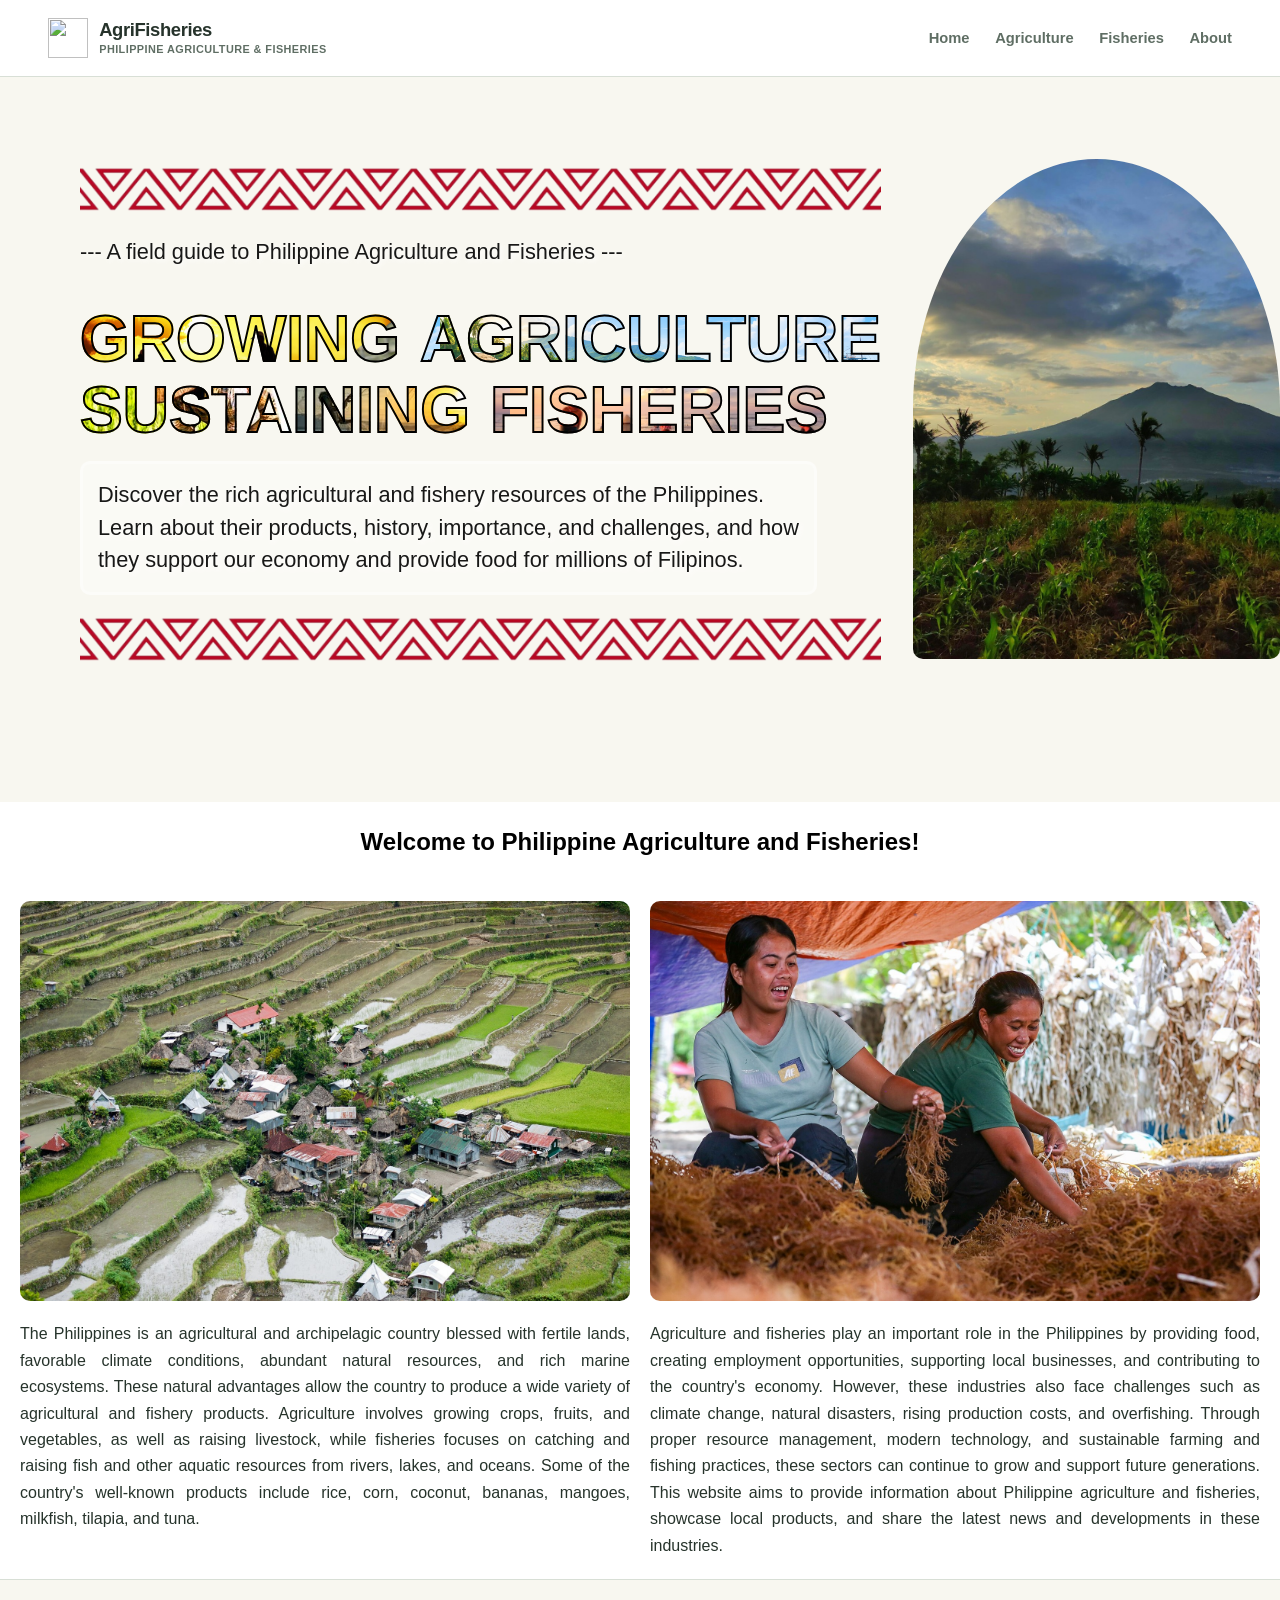
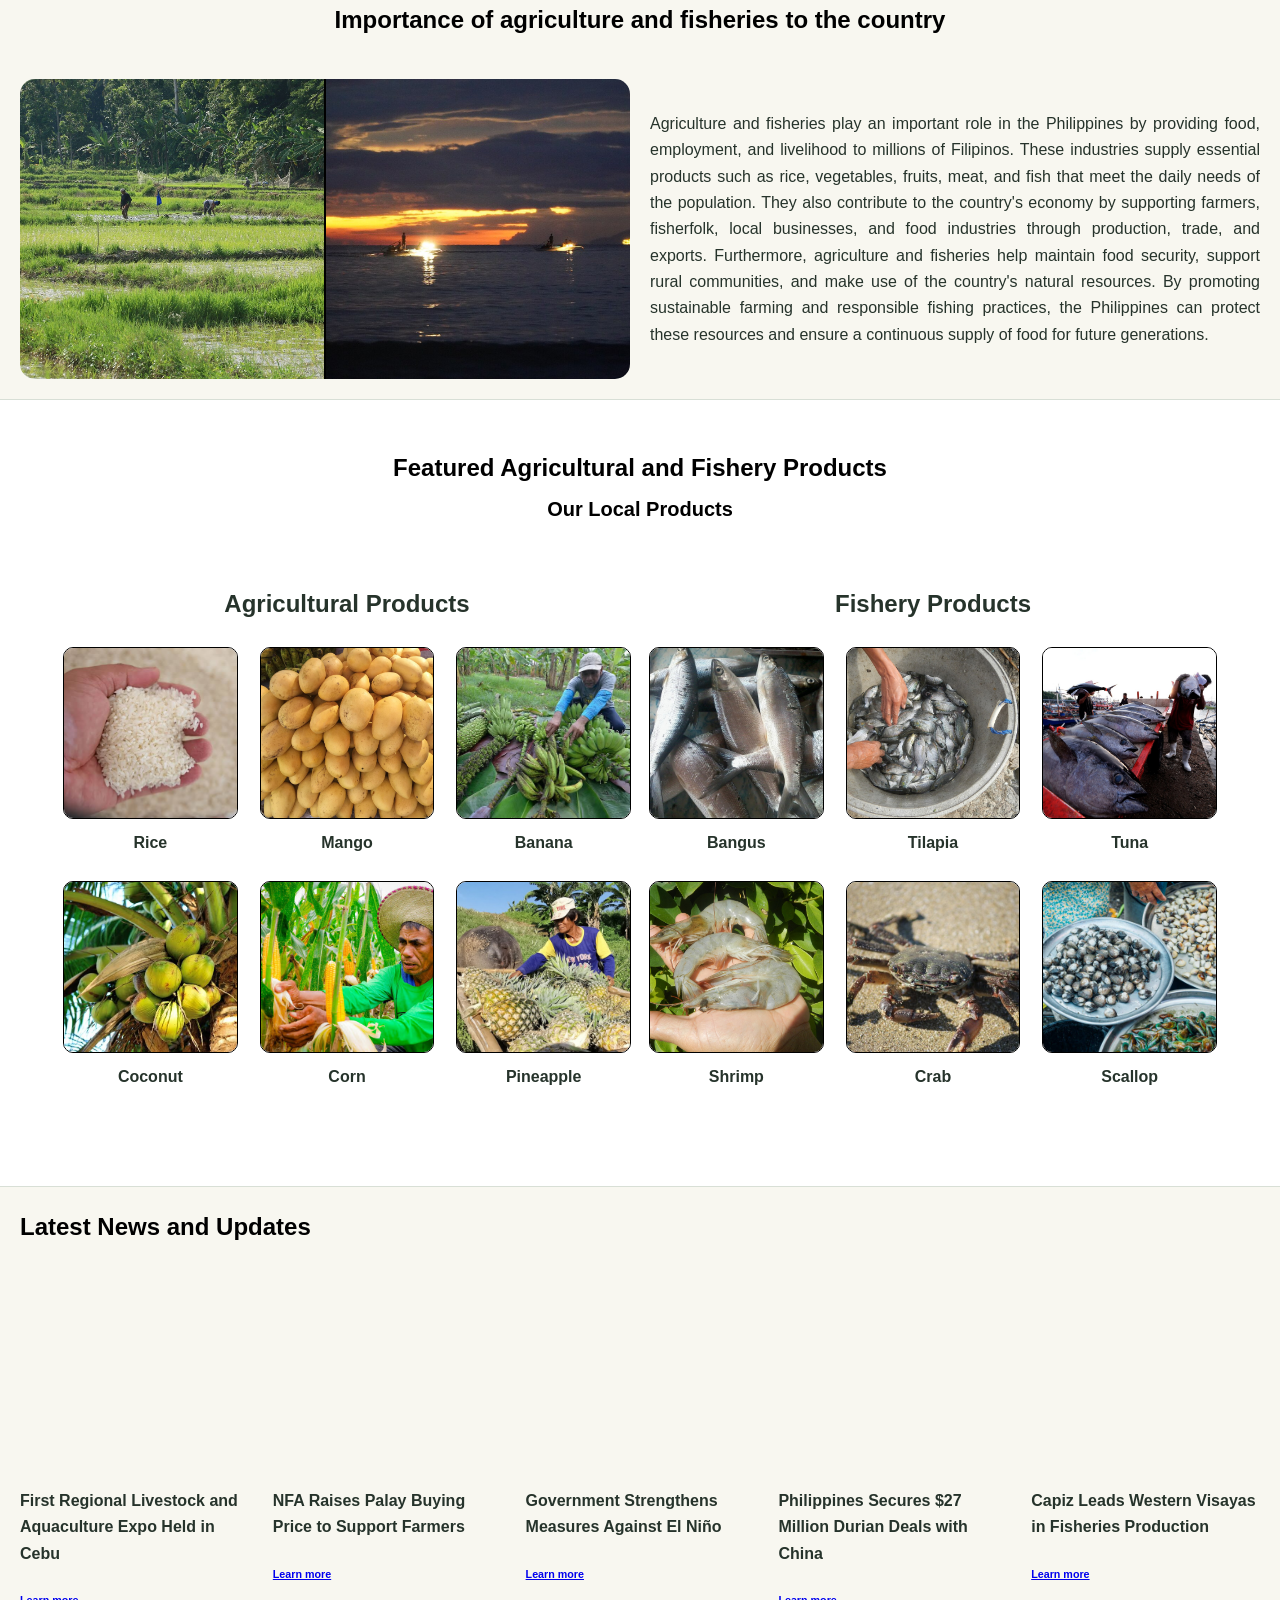
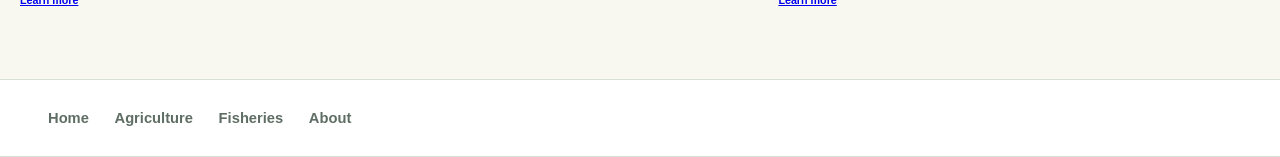
==== index.html @ 8c50e0e3 "done agri, fish next" ====
<!DOCTYPE html>
<html lang="en">
<head>
    <meta charset="UTF-8">
    <meta name="viewport" content="width=device-width, initial-scale=1.0">
    <title>Agriculture and Fisheries</title>
    <link rel="stylesheet" href="./public/style/style.css">
    <link rel="icon" href="./public/photos/Logo.png" type="image/png">

</head>
<body>
    <header class="site-header">
        <div class="container">
            <a class="brand" href="index.html" aria-label="AgriFisheries home">
                <img class="brand-mark" src="./public/photos/Logo.png" alt="" width="40" height="40">
                <span>
                  <span class="brand-name">AgriFisheries</span>
                  <span class="brand-subtitle">Philippine Agriculture & Fisheries</span>
                </span>
            </a>

            <nav class="site-nav" id="primary-navigation" aria-label="Primary navigation">
                <ul class="nav-list">
                    <li><a class="nav-link" href="index.html" aria-current="page">Home</a></li>
                    <li><a class="nav-link" href="agriculture.html">Agriculture</a></li>
                    <li><a class="nav-link" href="fisheries.html">Fisheries</a></li>
                    <li><a class="nav-link" href="about.html">About</a></li>
                </ul>
            </nav>
        </div>
    </header> 

    <main>
        <div class="title">
            <div class="top-border"></div>
            <p>--- A field guide to Philippine Agriculture and Fisheries ---</p>
            <h1 class="insidecontain">
                <div class="text-row">
                    <span class="inside first">
                        GROWING
                    </span>
                    <span class="inside second">
                        AGRICULTURE
                    </span>
                </div>
                <div class="text-row">
                    <span class="inside third">
                        SUSTAINING
                    </span>
                    <span class="inside fourth">
                        FISHERIES
                    </span>
                </div>
            </h1>
            <p class="titlebox">
                Discover the rich agricultural and fishery resources of the Philippines.<br>
                Learn about their products, history, importance, and challenges, and how<br>
                they support our economy and provide food for millions of Filipinos.<br>
            </p>
            <div class="top-border"></div>
        </div>
        <div class="title-image">
                <img src="./public/images/door.jpg" atl="door">
        </div>
    </main>
    <section class="split">
        <h1 class="intro">Welcome to Philippine Agriculture and Fisheries!</h1>
        <img src="./public/images/hillhouse.jpg" alt="Agriculture and Fisheries" class="reveal">
        <img src="./public/images/market.jpg" alt="Foods" class="reveal">
        <p>
            The Philippines is an agricultural and archipelagic country blessed with fertile lands, favorable climate conditions, abundant natural resources, and rich marine ecosystems. These natural advantages allow the country to produce a wide variety of agricultural and fishery products. Agriculture involves growing crops, fruits, and vegetables, as well as raising livestock, while fisheries focuses on catching and raising fish and other aquatic resources from rivers, lakes, and oceans. Some of the country's well-known products include rice, corn, coconut, bananas, mangoes, milkfish, tilapia, and tuna.
        </p>
        <p>
            Agriculture and fisheries play an important role in the Philippines by providing food, creating employment opportunities, supporting local businesses, and contributing to the country's economy. However, these industries also face challenges such as climate change, natural disasters, rising production costs, and overfishing. Through proper resource management, modern technology, and sustainable farming and fishing practices, these sectors can continue to grow and support future generations. This website aims to provide information about Philippine agriculture and fisheries, showcase local products, and share the latest news and developments in these industries.
        </p>
    </section>
    <section class="nowhite split">
        <h1 class="intro">Importance of agriculture and fisheries to the country</h1>
        <div class="merge">
            <img src="./public/images/rice.jpg" alt="Agriculture" class="reveal">
            <div class="divider reveal"></div>
            <img src="./public/images/fishermen.jpg" alt="Fisheries" class="reveal">
        </div>
        <p>
            Agriculture and fisheries play an important role in the Philippines by providing food, employment, and livelihood to millions of Filipinos. These industries supply essential products such as rice, vegetables, fruits, meat, and fish that meet the daily needs of the population. They also contribute to the country's economy by supporting farmers, fisherfolk, local businesses, and food industries through production, trade, and exports. Furthermore, agriculture and fisheries help maintain food security, support rural communities, and make use of the country's natural resources. By promoting sustainable farming and responsible fishing practices, the Philippines can protect these resources and ensure a continuous supply of food for future generations.
        </p>
    </section>
    <section class="Product split">
        <h1 class="intro">Featured Agricultural and Fishery Products<br><small>Our Local Products</small></h1>

        <div class="agriproduct">
            <h2>Agricultural Products</h2>

            <div class="productcontain">
                <div class="productcard reveal">
                    <img src="./public/images/ricegrain.jpeg" alt="Rice">
                    <h4>Rice</h4>
                </div>

                <div class="productcard reveal">
                    <img src="./public/images/mango.jpg" alt="Mango">
                    <h4>Mango</h4>
                </div>

                <div class="productcard reveal">
                    <img src="./public/images/banana.avif" alt="Banana">
                    <h4>Banana</h4>
                </div>

                <div class="productcard reveal">
                    <img src="./public/images/coconut.jpeg" alt="Coconut">
                    <h4>Coconut</h4>
                </div>

                <div class="productcard reveal">
                    <img src="./public/images/corn.jpeg" alt="Corn">
                    <h4>Corn</h4>
                </div>

                <div class="productcard reveal">
                    <img src="./public/images/pineapple.jpg" alt="Corn">
                    <h4>Pineapple</h4>
                </div>
            </div>
        </div>

        <div class="agriproduct">
            <h2>Fishery Products</h2>

            <div class="productcontain">
                <div class="productcard reveal">
                    <img src="./public/images/bangus.jpg" alt="Bangus">
                    <h4>Bangus</h4>
                </div>

                <div class="productcard reveal">
                    <img src="./public/images/tilapia.jpg" alt="Tilapia">
                    <h4>Tilapia</h4>
                </div>

                <div class="productcard reveal">
                    <img src="./public/images/tuna.jpg" alt="Tuna">
                    <h4>Tuna</h4>
                </div>

                <div class="productcard reveal">
                    <img src="./public/images/shrimp.jpg" alt="Shrimp">
                    <h4>Shrimp</h4>
                </div>

                <div class="productcard reveal">
                    <img src="./public/images/crab.jpg" alt="Crab">
                    <h4>Crab</h4>
                </div>

                <div class="productcard reveal">
                    <img src="./public/images/scallop.jpg" alt="Corn">
                    <h4>Scallop</h4>
                </div>
            </div>
        </div>
    </section>
    <section class="nowhite nosplit">
        <h1>Latest News and Updates</h1>
        <div class="Newscontain">
            <div class="News">
                <img src="./public/images/new1.jpg" alt="News1" class="productcard reveal">
                <h4>First Regional Livestock and Aquaculture Expo Held in Cebu</h4>
                <a href="https://www.da.gov.ph/first-regional-livestock-and-aquaculture-philippines-expo-goes-to-cebu/?utm_source=chatgpt.com">
                <h6>Learn more</h6>
                </a>
            </div>
            <div class="News">
                <img src="./public/images/new2.jpg" alt="News2" class="productcard reveal">
                <h4>NFA Raises Palay Buying Price to Support Farmers</h4>
                <a href="https://www.da.gov.ph/nfa-raises-palay-buying-price-doubles-farmers-sales-limit/?utm_source=chatgpt.com">
                <h6>Learn more</h6>
                </a>
            </div>
            <div class="News">
                <img src="./public/images/new3.jpg" alt="News3" class="productcard reveal">
                <h4>Government Strengthens Measures Against El Niño</h4>
                <a href="https://www.da.gov.ph/da-strengthens-rice-production-safeguards-ahead-of-intensifying-el-nino/?utm_source=chatgpt.com">
                <h6>Learn more</h6>
                </a>
            </div>
            <div class="News">
                <img src="./public/images/new4.jpg" alt="News4" class="productcard reveal">
                <h4>Philippines Secures $27 Million Durian Deals with China</h4>
                <a href="https://www.da.gov.ph/philippines-seals-usd27m-durian-deals-with-chinese-buyer/?utm_source=chatgpt.com">
                <h6>Learn more</h6>
                </a>
            </div>
            <div class="News">
                <img src="./public/images/news5.avif" alt="News5" class="productcard reveal">
                <h4>Capiz Leads Western Visayas in Fisheries Production</h4>
                <a href="https://tribune.net.ph/2026/11/14/capiz-tops-western-visayas-fisheries-output?utm_source=chatgpt.com">
                <h6>Learn more</h6>
                </a>
            </div>
        </div>
    </section>



    <footer class="site-footer">
        <div class="container">
            <nav class="site-nav" id="primary-navigation" aria-label="Primary navigation">
                <ul class="nav-list">
                    <li><a class="nav-link" href="index.html" aria-current="page">Home</a></li>
                    <li><a class="nav-link" href="agriculture.html">Agriculture</a></li>
                    <li><a class="nav-link" href="fisheries.html">Fisheries</a></li>
                    <li><a class="nav-link" href="about.html">About</a></li>
                </ul>
            </nav>
        </div>
    </footer>
    <script src="./public/script/script.js"></script>
</body>
</html>
---- public/style/style.css ----
:root {
  --green-900: #245c3a;
  --green-700: #387a4a;
  --green-100: #eaf3e8;
  --blue-700: #267c9b;
  --blue-100: #e8f3f7;
  --cream: #f8f7f0;
  --ink: #26332b;
  --muted: #5f6e64;
  --line: #d8dfd6;
  --white: #ffffff;
  --green-deep: #1b472d;
  --blue-deep: #1c5c73;

  --font-sans: "Segoe UI", -apple-system, BlinkMacSystemFont, "Helvetica Neue", Arial, sans-serif;
  --container: 76rem;
  --gutter: clamp(1.25rem, 4vw, 3rem);
  --section-space: clamp(3.5rem, 7vw, 6rem);
  --radius-sm: 0.25rem;
  --radius-md: 0.5rem;
  --shadow-soft: 0 12px 32px rgba(38, 51, 43, 0.08);
  --transition: 180ms ease;
}

html {
  scroll-behavior: smooth;
  scroll-padding-top: 7rem;
  -webkit-text-size-adjust: 100%;
}

body {
  margin: 0;
  background: var(--cream);
  color: var(--ink);
  font-family: var(--font-sans);
  font-size: 1rem;
  line-height: 1.65;
  text-rendering: optimizeLegibility;
  -webkit-font-smoothing: antialiased;
}

body.nav-open {
  overflow: hidden;
}

.site-header {
  position: sticky;
  top: 0;
  z-index: 100;
  background: var(--white);
  border-bottom: 1px solid var(--line);
  transition: box-shadow var(--transition);
}
.site-footer{
  background: var(--white);
  border-bottom: 1px solid var(--line);
  transition: box-shadow var(--transition);
}
.site-footer .container,
.site-header .container {
  width: min(100% - (2 * var(--gutter)), var(--container));
  margin-inline: auto;

  display: flex;
  align-items: center;
  justify-content: space-between;
  gap: 2rem;
  min-height: 4.75rem;
}

.nav-list {
  display: flex;
  align-items: center;
  gap: clamp(0.9rem, 2vw, 1.75rem);
  margin: 0;
  padding: 0;
  list-style: none;
}

.nav-link {
  position: relative;
  display: inline-flex;
  align-items: center;
  min-height: 2.75rem;
  color: var(--muted);
  font-size: 0.92rem;
  font-weight: 600;
  text-decoration: none;
}

.nav-link::after {
  content: "";
  position: absolute;
  left: 0;
  right: 0;
  bottom: 0.55rem;
  height: 2px;
  background: var(--green-700);
  transform: scaleX(0);
  transform-origin: left;
  transition: transform var(--transition);
}

.brand {
  display: inline-flex;
  align-items: center;
  gap: 0.7rem;
  color: var(--ink);
  text-decoration: none;
  flex: 0 0 auto;
}

.brand-mark {
  width: 2.5rem;
  height: 2.5rem;
  flex: 0 0 auto;
}

.brand-name {
  display: block;
  font-size: 1.15rem;
  font-weight: 800;
  letter-spacing: -0.02em;
  line-height: 1.1;
}

.brand-subtitle {
  display: block;
  margin-top: 0.15rem;
  color: var(--muted);
  font-size: 0.68rem;
  font-weight: 600;
  letter-spacing: 0.04em;
  line-height: 1.3;
  text-transform: uppercase;
}

.title {
  width: 100%;
  margin: 50px auto 0;
  text-align: left;
  color: white;
  padding-top: 40px;
  padding-left: 80px;
  padding-bottom: 80px;
  box-sizing: border-box;
}

.insidecontain {
    display: grid;
    gap: clamp(5px, 1vw, 20px);
    width: fit-content;
    max-width: 100%;
    justify-content: start;
    text-align: left;
    padding-top: 20px;

    font-size: clamp(25px, 5vw, 80px);
    font-weight: bold;
    line-height: 0.9;
    margin: 0 0 20px;
}

.inside {
    -webkit-text-fill-color: transparent;
    -webkit-background-clip: text;
    background-clip: text;

    -webkit-text-stroke: clamp(1px, 0.15vw, 2px) black;
    background-size: cover;
    background-position: center;
}

.first {
    background-image: url("/public/images/inside1.png");
    background-position: top;
}
.second {
    background-image: url("/public/images/background.png");
  background-position: 20px;
}
.third {
    background-image: url("/public/images/inside3.jpeg");
  background-position:100%;
}
.fourth {
    background-image: url("/public/images/inside4.jpeg");
  background-position: 20px;
}

.titlebox{
    font-size: clamp(0.8rem, 1.7vw, 1.4rem);
    line-height: 1.5;
    opacity: 0.9;
    color: black;
    text-shadow: 2px 2px 4px white;
    text-align: left;

    width: fit-content;
    max-width: 100%;
    box-sizing: border-box;

    background: rgba(255, 255, 255, 0.402);
    border: 3px solid rgba(255, 255, 255, 0.402);
    border-radius: 10px;

    padding: clamp(8px, 1.5vw, 15px);
}

.title p{
  font-size: clamp(0.8rem, 1.7vw, 1.4rem);
    opacity: 0.9;
    color: black;
    text-shadow: 2px 2px 4px white;
    text-align: left;
}

.top-border {
    width: 100%;
    height: 45px;
    background-image: url("/public/images/border.png");
    background-repeat: repeat-x;
    background-size: 25% 100%;
}


.text-row {
    display: grid;
    grid-template-columns: auto auto;
    justify-content: start;
    gap: 20px;
}

.title-image {
    grid-column: 2;
    display: flex;
    justify-content: center;
    align-items: center;
}

.title-image img {
    width: clamp(250px, 35vw, 400px);
    height: clamp(300px, 43vw, 500px);
    max-width: 100%;
    object-fit: cover;
    border-radius: 50% 50% 10px 10px;
}

main {
    display: grid;
    grid-template-columns: 1fr 1fr;
    align-items: center;
    width: 100%;
    padding-bottom: clamp(3.3rem, 4.7vw, 4rem);
    gap: 2rem;
}

.split {
    display: grid;
    grid-template-columns: 1fr 1fr;
    grid-template-rows: auto 1fr;
    gap: 20px;
    padding: 20px;
    background-color:white;
    border-bottom: 1px solid var(--line);
}
.nosplit {
    display: flex;
    flex-direction: column;
    gap: 20px;
    padding: 20px;
    background-color:white;
    border-bottom: 1px solid var(--line);
}

section .intro{
    text-align: center;
}

section h1 {
    margin-top: 0%;
    font-family: 'Segoe UI', Tahoma, Geneva, Verdana, sans-serif;
    grid-column: 1 / 3;
    color: black;
}
section p{
  text-align: justify;
  margin: 0%;
}

section img {
    width: 100%;
    height: 400px;
    object-fit: cover;
    border-radius: 10px;
}

.nowhite{
  background-color: transparent;
}
.nowhite p{
  display: flex;
  align-items: center;
}

.reveal {
    opacity: 0;
    transform: translateY(50px);
    transition: opacity 0.8s ease, transform 0.8s ease;
}

.reveal.active {
    opacity: 1;
    transform: translateY(0);
}

section .close{
  margin: 0%;
}

.merge {
    display: grid;
    grid-template-columns: 1fr 2px 1fr;
    width: 100%;
    height: 300px;
    overflow: hidden;
}

.merge img {
    width: 100%;
    height: 100%;
    border-radius: 0%;
    object-fit: cover;
}
.merge img:first-child {
    border-radius: 15px 0 0 15px;
}
.merge img:last-child {
    border-radius: 0 15px 15px 0;
}
.divider {
    background: black;
    height: 100%;
}


.Product {
    padding: 3rem 5%;
}

.Product .intro {
    text-align: center;
    margin-bottom: 1rem;
}

.agriproduct {
    display: flex;
    flex-direction: column;
    align-items: center;
    margin-bottom: 3rem;
}

.agriproduct h2 {
    margin-bottom: 1.5rem;
}

.productcontain {
    display: grid;
    grid-template-columns: repeat(3, minmax(0, 1fr));
    grid-template-rows: repeat(2, auto);
    gap: 1.5rem;
    width: 100%;
    max-width: 900px;
}

.productcard {
    display: flex;
    flex-direction: column;
    align-items: center;
    gap: 0.7rem;
}

.productcard img {
    display: block;
    width: 100%;
    height: 170px;
    object-fit: cover;
    border-radius: 10px;
    border: 1px solid black
}

.productcard h4 {
    margin: 0;
    text-align: center;
}

@media (max-width: 900px) {
    .productcontain {
        grid-template-columns: repeat(3, minmax(0, 1fr));
    }
}

@media (max-width: 500px) {
    .Product {
        padding: 3rem 5%;
    }

    .productcontain {
        grid-template-columns: repeat(2, minmax(0, 1fr));
        gap: 1rem;
    }

    .productcard img {
        height: 150px;
    }
}

.Newscontain{
  display: grid;
    grid-template-columns: repeat(5, minmax(0, 1fr));
    grid-template-rows: repeat(2, auto);
    justify-content: center;
    gap: 1.5rem;
    width: 100%;
    max-width: 1500px;
    text-decoration: none;
    color: inherit;
}


.News img{
  width: 270px;
  height: 180px;
}

section img {
    transition: transform 0.3s ease;
}

section img:hover {
    transform: scale(1.1);
}
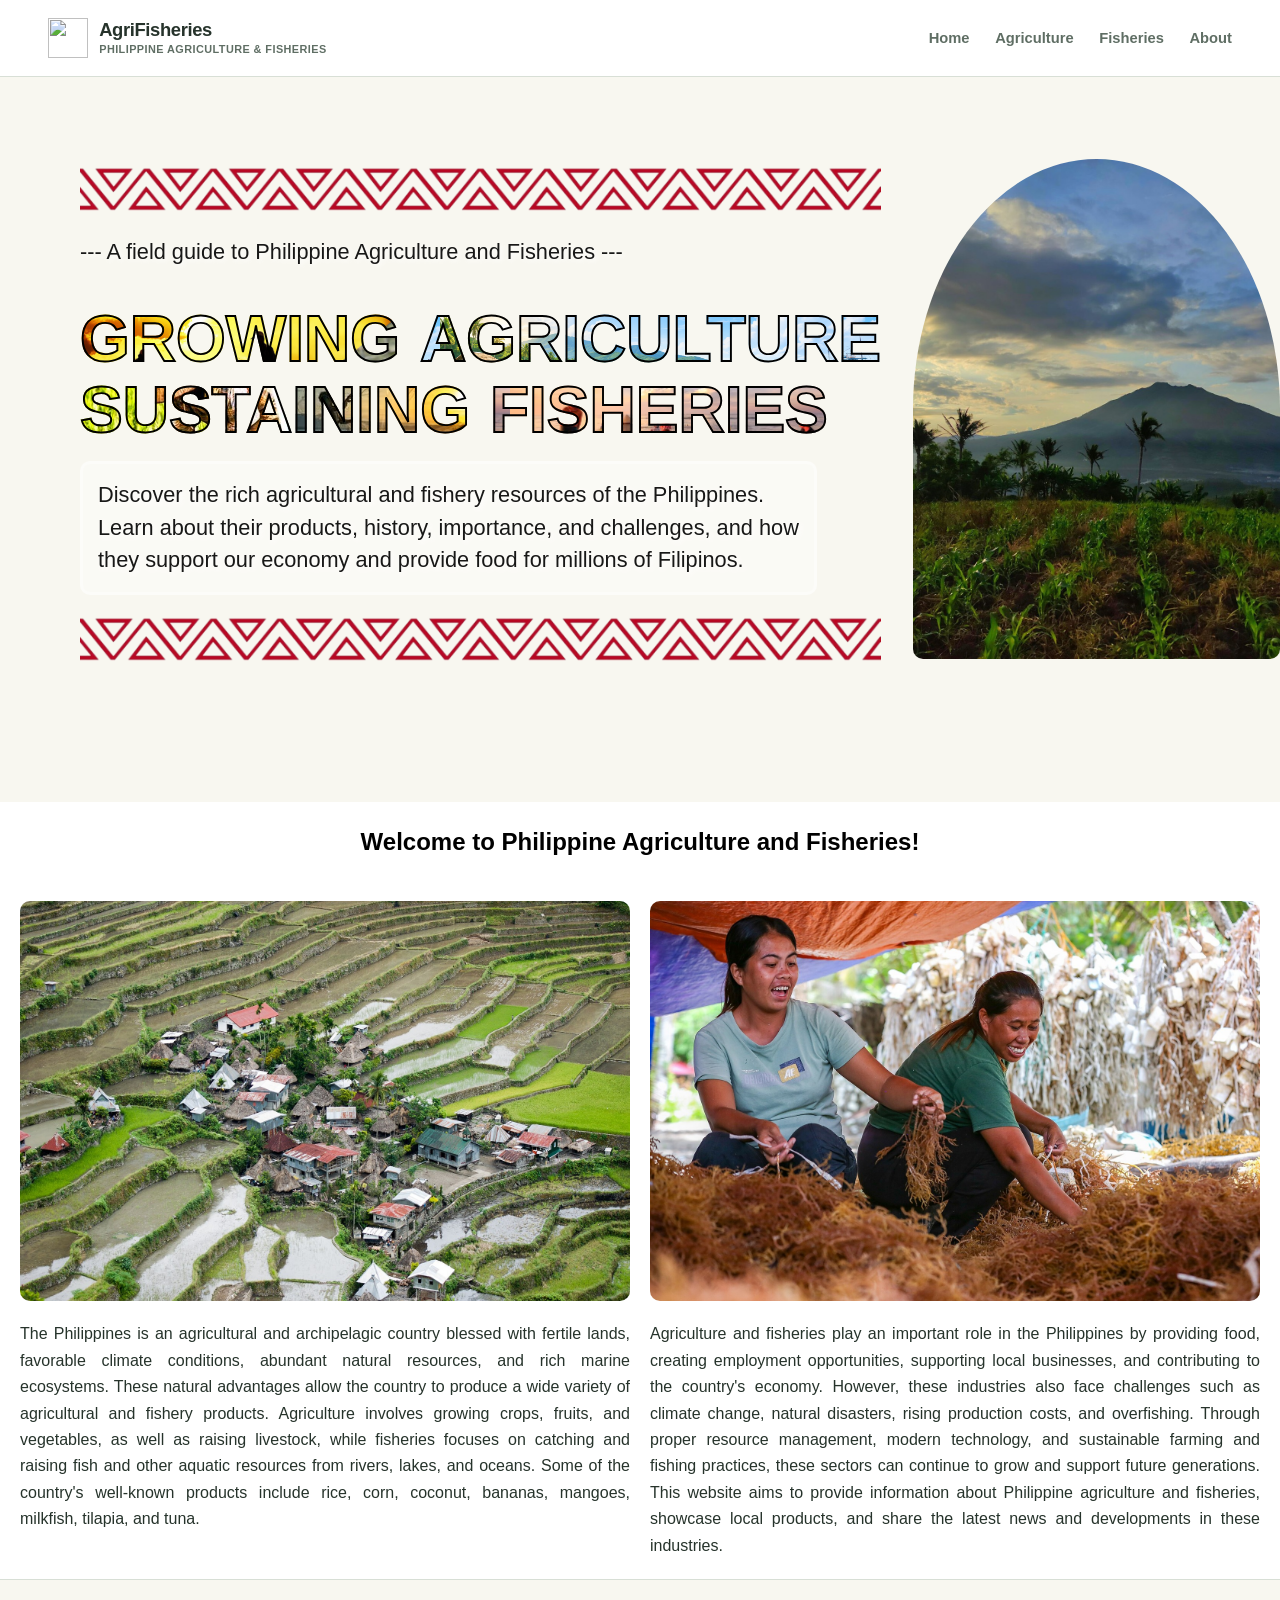
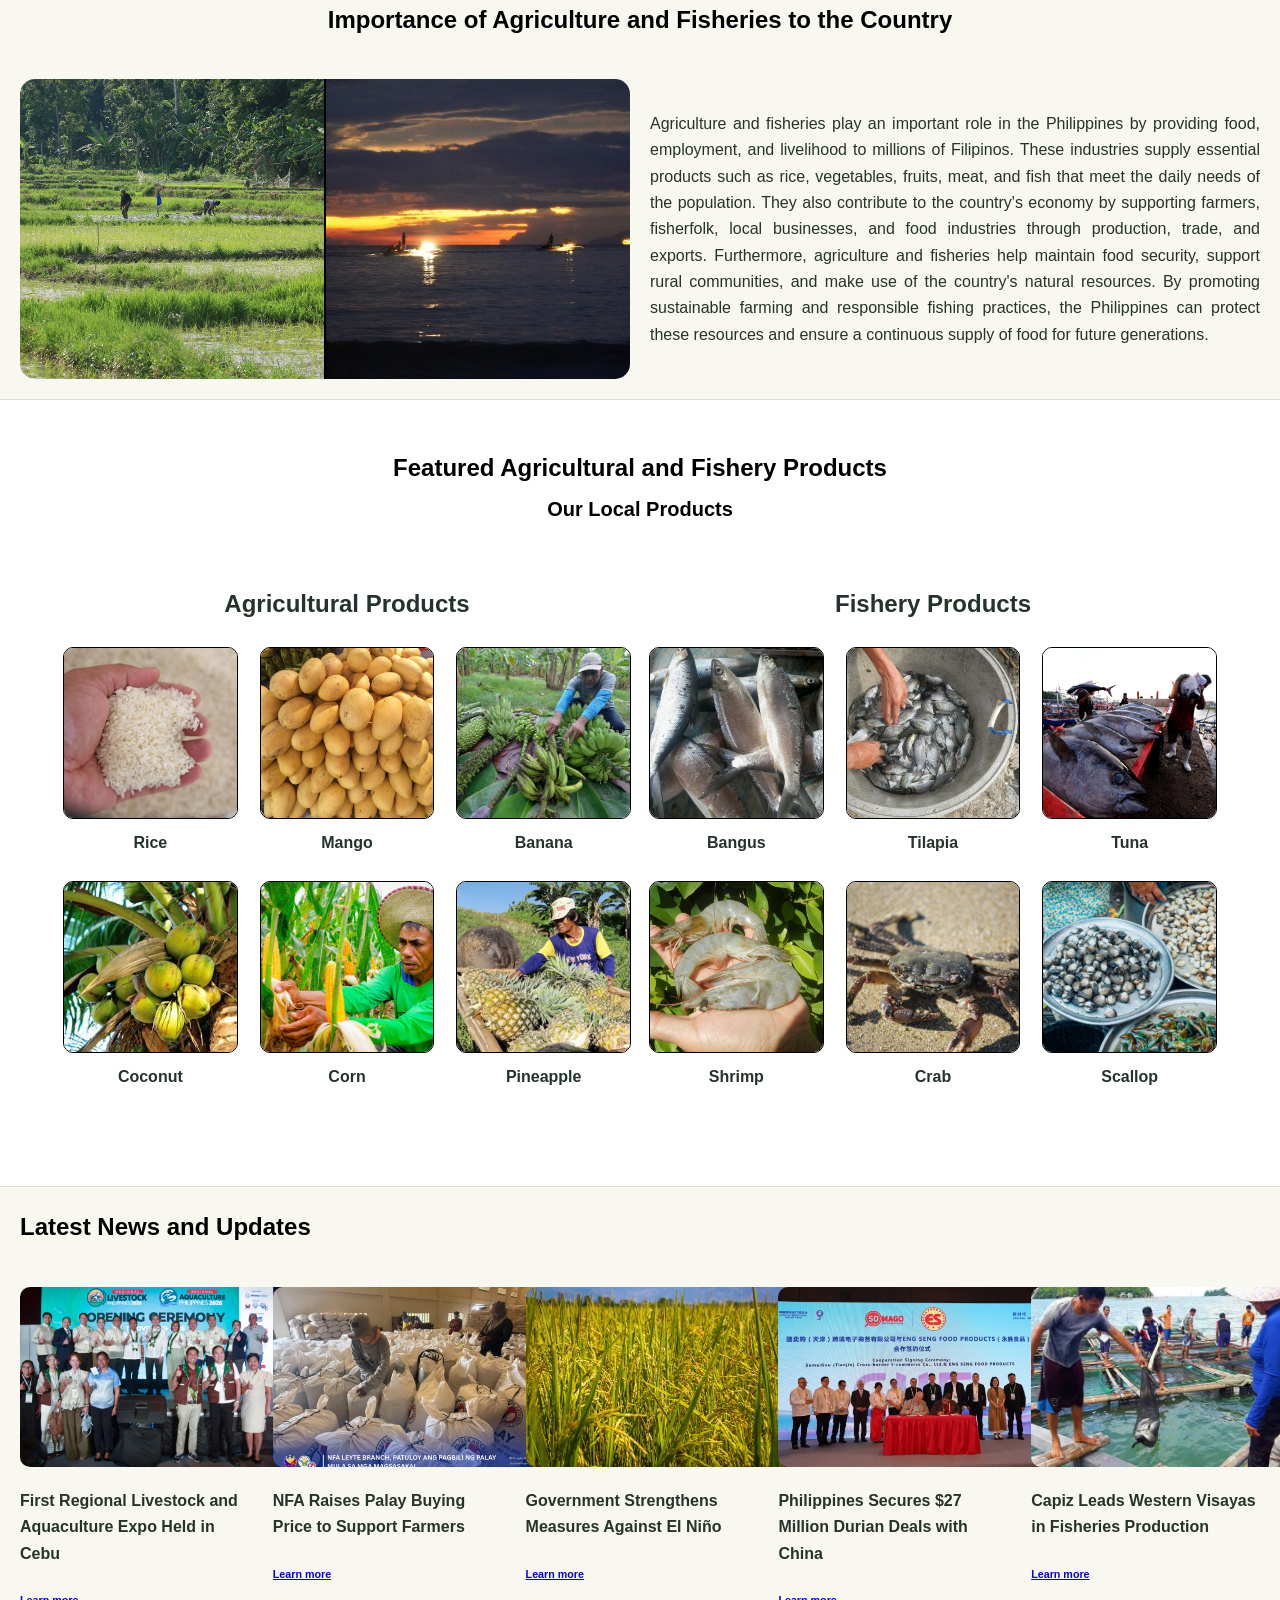
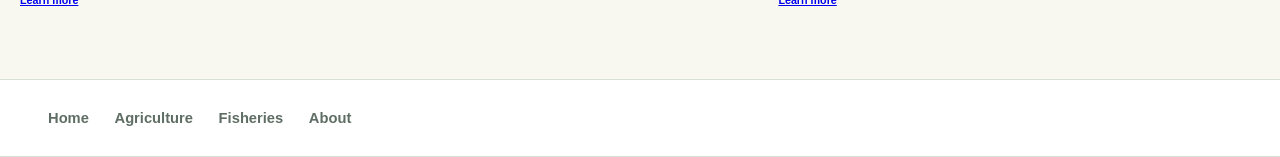
==== commit a70db633: "Small adjust" ====
--- a/index.html
+++ b/index.html
@@ -75,7 +75,7 @@
         </p>
     </section>
     <section class="nowhite split">
-        <h1 class="intro">Importance of agriculture and fisheries to the country</h1>
+        <h1 class="intro">Importance of Agriculture and Fisheries to the Country</h1>
         <div class="merge">
             <img src="./public/images/rice.jpg" alt="Agriculture" class="reveal">
             <div class="divider reveal"></div>
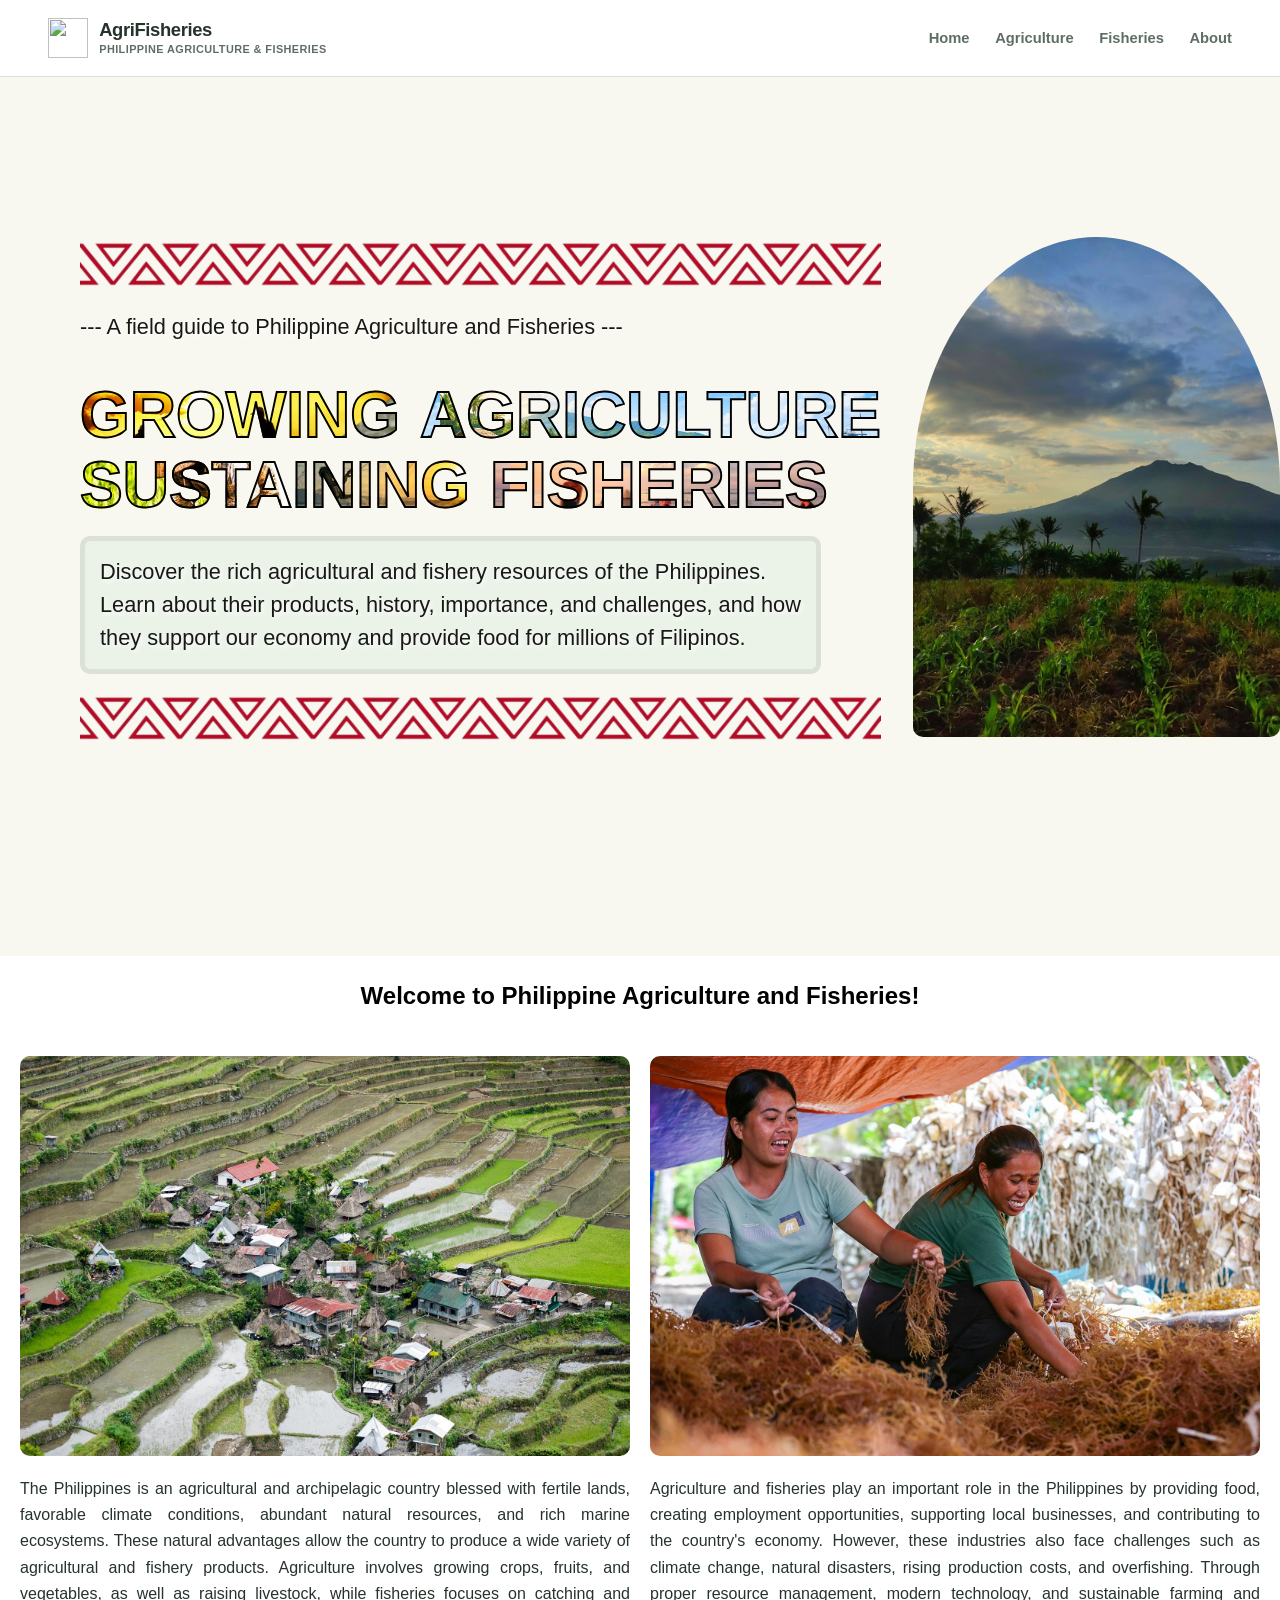
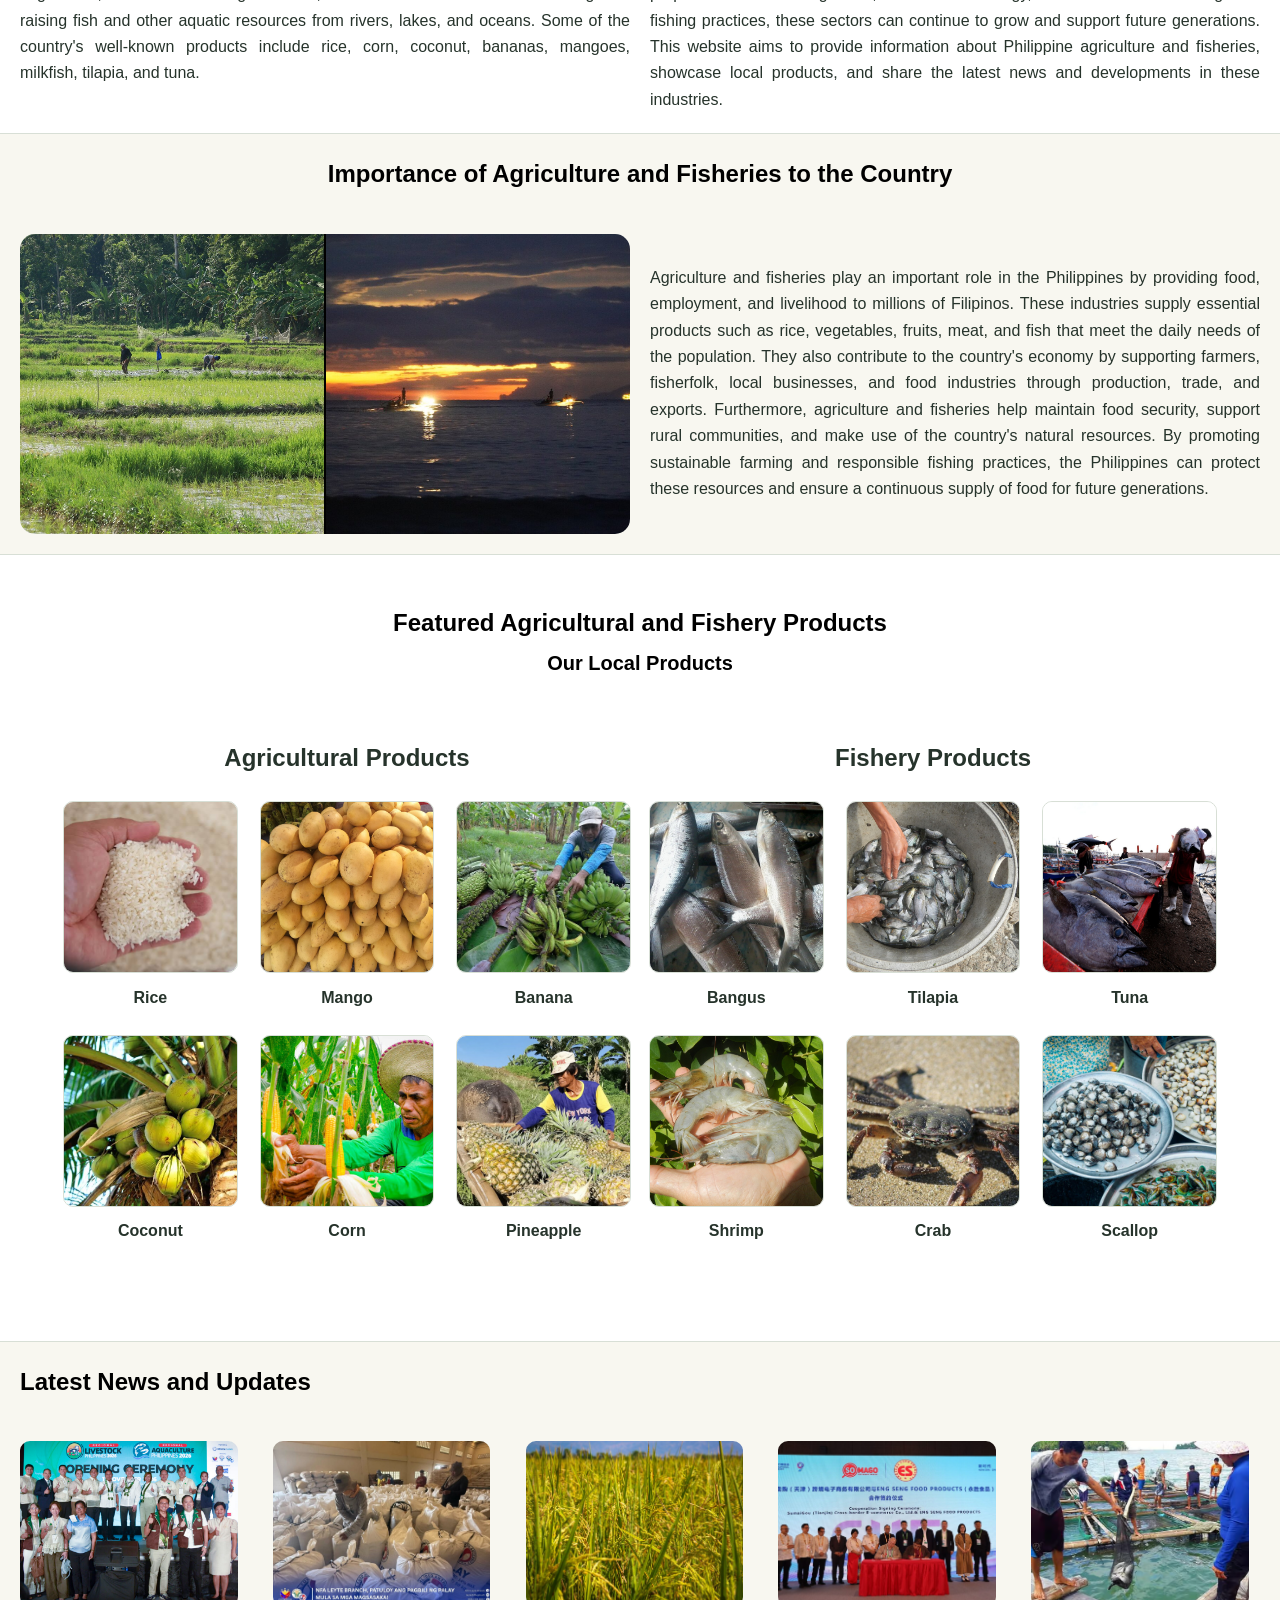
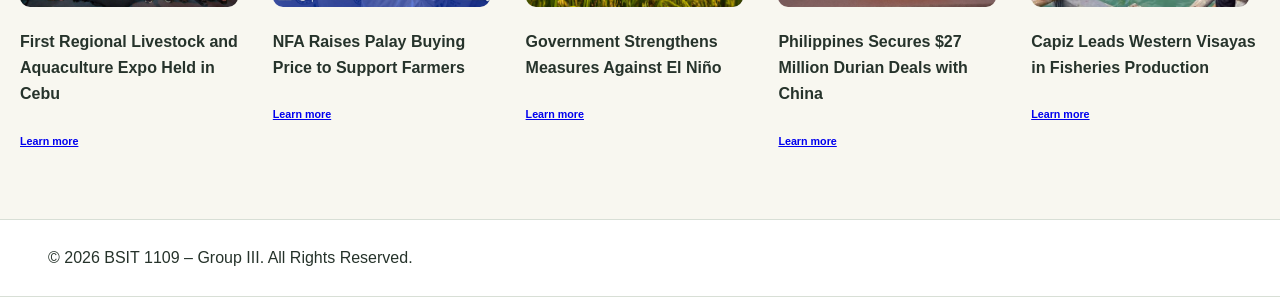
==== commit 4a85d333: "fix footer" ====
--- a/index.html
+++ b/index.html
@@ -206,12 +206,11 @@
     <footer class="site-footer">
         <div class="container">
             <nav class="site-nav" id="primary-navigation" aria-label="Primary navigation">
-                <ul class="nav-list">
-                    <li><a class="nav-link" href="index.html" aria-current="page">Home</a></li>
-                    <li><a class="nav-link" href="agriculture.html">Agriculture</a></li>
-                    <li><a class="nav-link" href="fisheries.html">Fisheries</a></li>
-                    <li><a class="nav-link" href="about.html">About</a></li>
-                </ul>
+                <a class="brand" href="index.html" aria-label="AgriFisheries home">
+                    <span>
+                        © 2026 BSIT 1109 – Group III. All Rights Reserved.
+                    </span>
+                </a>
             </nav>
         </div>
     </footer>
--- a/public/style/style.css
+++ b/public/style/style.css
@@ -1,149 +1,152 @@
+
 :root {
-  --green-900: #245c3a;
-  --green-700: #387a4a;
-  --green-100: #eaf3e8;
-  --blue-700: #267c9b;
-  --blue-100: #e8f3f7;
-  --cream: #f8f7f0;
-  --ink: #26332b;
-  --muted: #5f6e64;
-  --line: #d8dfd6;
-  --white: #ffffff;
-  --green-deep: #1b472d;
-  --blue-deep: #1c5c73;
-
-  --font-sans: "Segoe UI", -apple-system, BlinkMacSystemFont, "Helvetica Neue", Arial, sans-serif;
-  --container: 76rem;
-  --gutter: clamp(1.25rem, 4vw, 3rem);
-  --section-space: clamp(3.5rem, 7vw, 6rem);
-  --radius-sm: 0.25rem;
-  --radius-md: 0.5rem;
-  --shadow-soft: 0 12px 32px rgba(38, 51, 43, 0.08);
-  --transition: 180ms ease;
+    --green-900: #245c3a;
+    --green-700: #387a4a;
+    --green-100: #eaf3e8;
+    --blue-700: #267c9b;
+    --blue-100: #e8f3f7;
+    --cream: #f8f7f0;
+    --ink: #26332b;
+    --muted: #5f6e64;
+    --line: #d8dfd6;
+    --white: #ffffff;
+    --green-deep: #1b472d;
+    --blue-deep: #1c5c73;
+
+    --font-sans: "Segoe UI", -apple-system, BlinkMacSystemFont, "Helvetica Neue", Arial, sans-serif;
+    --container: 76rem;
+    --gutter: clamp(1.25rem, 4vw, 3rem);
+    --section-space: clamp(3.5rem, 7vw, 6rem);
+    --radius-sm: 0.25rem;
+    --radius-md: 0.5rem;
+    --shadow-soft: 0 12px 32px rgba(38, 51, 43, 0.08);
+    --transition: 180ms ease;
 }
 
 html {
-  scroll-behavior: smooth;
-  scroll-padding-top: 7rem;
-  -webkit-text-size-adjust: 100%;
+    scroll-behavior: smooth;
+    scroll-padding-top: 7rem;
+    -webkit-text-size-adjust: 100%;
 }
 
 body {
-  margin: 0;
-  background: var(--cream);
-  color: var(--ink);
-  font-family: var(--font-sans);
-  font-size: 1rem;
-  line-height: 1.65;
-  text-rendering: optimizeLegibility;
-  -webkit-font-smoothing: antialiased;
+    margin: 0;
+    background: var(--cream);
+    color: var(--ink);
+    font-family: var(--font-sans);
+    font-size: 1rem;
+    line-height: 1.65;
+    text-rendering: optimizeLegibility;
+    -webkit-font-smoothing: antialiased;
 }
 
 body.nav-open {
-  overflow: hidden;
+    overflow: hidden;
 }
 
 .site-header {
-  position: sticky;
-  top: 0;
-  z-index: 100;
-  background: var(--white);
-  border-bottom: 1px solid var(--line);
-  transition: box-shadow var(--transition);
-}
-.site-footer{
-  background: var(--white);
-  border-bottom: 1px solid var(--line);
-  transition: box-shadow var(--transition);
-}
+    position: sticky;
+    top: 0;
+    z-index: 100;
+    background: var(--white);
+    border-bottom: 1px solid var(--line);
+    transition: box-shadow var(--transition);
+}
+
+.site-footer {
+    background: var(--white);
+    border-bottom: 1px solid var(--line);
+    transition: box-shadow var(--transition);
+}
+
 .site-footer .container,
 .site-header .container {
-  width: min(100% - (2 * var(--gutter)), var(--container));
-  margin-inline: auto;
-
-  display: flex;
-  align-items: center;
-  justify-content: space-between;
-  gap: 2rem;
-  min-height: 4.75rem;
+    width: min(100% - (2 * var(--gutter)), var(--container));
+    margin-inline: auto;
+
+    display: flex;
+    align-items: center;
+    justify-content: space-between;
+    gap: 2rem;
+    min-height: 4.75rem;
 }
 
 .nav-list {
-  display: flex;
-  align-items: center;
-  gap: clamp(0.9rem, 2vw, 1.75rem);
-  margin: 0;
-  padding: 0;
-  list-style: none;
+    display: flex;
+    align-items: center;
+    gap: clamp(0.9rem, 2vw, 1.75rem);
+    margin: 0;
+    padding: 0;
+    list-style: none;
 }
 
 .nav-link {
-  position: relative;
-  display: inline-flex;
-  align-items: center;
-  min-height: 2.75rem;
-  color: var(--muted);
-  font-size: 0.92rem;
-  font-weight: 600;
-  text-decoration: none;
+    position: relative;
+    display: inline-flex;
+    align-items: center;
+    min-height: 2.75rem;
+    color: var(--muted);
+    font-size: 0.92rem;
+    font-weight: 600;
+    text-decoration: none;
 }
 
 .nav-link::after {
-  content: "";
-  position: absolute;
-  left: 0;
-  right: 0;
-  bottom: 0.55rem;
-  height: 2px;
-  background: var(--green-700);
-  transform: scaleX(0);
-  transform-origin: left;
-  transition: transform var(--transition);
+    content: "";
+    position: absolute;
+    left: 0;
+    right: 0;
+    bottom: 0.55rem;
+    height: 2px;
+    background: var(--green-700);
+    transform: scaleX(0);
+    transform-origin: left;
+    transition: transform var(--transition);
 }
 
 .brand {
-  display: inline-flex;
-  align-items: center;
-  gap: 0.7rem;
-  color: var(--ink);
-  text-decoration: none;
-  flex: 0 0 auto;
+    display: inline-flex;
+    align-items: center;
+    gap: 0.7rem;
+    color: var(--ink);
+    text-decoration: none;
+    flex: 0 0 auto;
 }
 
 .brand-mark {
-  width: 2.5rem;
-  height: 2.5rem;
-  flex: 0 0 auto;
+    width: 2.5rem;
+    height: 2.5rem;
+    flex: 0 0 auto;
 }
 
 .brand-name {
-  display: block;
-  font-size: 1.15rem;
-  font-weight: 800;
-  letter-spacing: -0.02em;
-  line-height: 1.1;
+    display: block;
+    font-size: 1.15rem;
+    font-weight: 800;
+    letter-spacing: -0.02em;
+    line-height: 1.1;
 }
 
 .brand-subtitle {
-  display: block;
-  margin-top: 0.15rem;
-  color: var(--muted);
-  font-size: 0.68rem;
-  font-weight: 600;
-  letter-spacing: 0.04em;
-  line-height: 1.3;
-  text-transform: uppercase;
+    display: block;
+    margin-top: 0.15rem;
+    color: var(--muted);
+    font-size: 0.68rem;
+    font-weight: 600;
+    letter-spacing: 0.04em;
+    line-height: 1.3;
+    text-transform: uppercase;
 }
 
 .title {
-  width: 100%;
-  margin: 50px auto 0;
-  text-align: left;
-  color: white;
-  padding-top: 40px;
-  padding-left: 80px;
-  padding-bottom: 80px;
-  box-sizing: border-box;
+    width: 100%;
+    margin: 50px auto 0;
+    text-align: left;
+    color: var(--white);
+    padding-top: 40px;
+    padding-left: 80px;
+    padding-bottom: 80px;
+    box-sizing: border-box;
 }
 
 .insidecontain {
@@ -175,20 +178,23 @@
     background-image: url("/public/images/inside1.png");
     background-position: top;
 }
+
 .second {
     background-image: url("/public/images/background.png");
-  background-position: 20px;
-}
+    background-position: 20px;
+}
+
 .third {
     background-image: url("/public/images/inside3.jpeg");
-  background-position:100%;
-}
+    background-position: 100%;
+}
+
 .fourth {
     background-image: url("/public/images/inside4.jpeg");
-  background-position: 20px;
-}
-
-.titlebox{
+    background-position: 20px;
+}
+
+.titlebox {
     font-size: clamp(0.8rem, 1.7vw, 1.4rem);
     line-height: 1.5;
     opacity: 0.9;
@@ -200,15 +206,15 @@
     max-width: 100%;
     box-sizing: border-box;
 
-    background: rgba(255, 255, 255, 0.402);
-    border: 3px solid rgba(255, 255, 255, 0.402);
+    background: var(--green-100);
+    border: 5px solid var(--line);
     border-radius: 10px;
 
     padding: clamp(8px, 1.5vw, 15px);
 }
 
-.title p{
-  font-size: clamp(0.8rem, 1.7vw, 1.4rem);
+.title p {
+    font-size: clamp(0.8rem, 1.7vw, 1.4rem);
     opacity: 0.9;
     color: black;
     text-shadow: 2px 2px 4px white;
@@ -222,7 +228,6 @@
     background-repeat: repeat-x;
     background-size: 25% 100%;
 }
-
 
 .text-row {
     display: grid;
@@ -251,6 +256,7 @@
     grid-template-columns: 1fr 1fr;
     align-items: center;
     width: 100%;
+    min-height: 91vh;
     padding-bottom: clamp(3.3rem, 4.7vw, 4rem);
     gap: 2rem;
 }
@@ -261,19 +267,20 @@
     grid-template-rows: auto 1fr;
     gap: 20px;
     padding: 20px;
-    background-color:white;
+    background-color: white;
     border-bottom: 1px solid var(--line);
 }
+
 .nosplit {
     display: flex;
     flex-direction: column;
     gap: 20px;
     padding: 20px;
-    background-color:white;
+    background-color: white;
     border-bottom: 1px solid var(--line);
 }
 
-section .intro{
+section .intro {
     text-align: center;
 }
 
@@ -283,9 +290,10 @@
     grid-column: 1 / 3;
     color: black;
 }
-section p{
-  text-align: justify;
-  margin: 0%;
+
+section p {
+    text-align: justify;
+    margin: 0%;
 }
 
 section img {
@@ -295,12 +303,13 @@
     border-radius: 10px;
 }
 
-.nowhite{
-  background-color: transparent;
-}
-.nowhite p{
-  display: flex;
-  align-items: center;
+.nowhite {
+    background-color: transparent;
+}
+
+.nowhite p {
+    display: flex;
+    align-items: center;
 }
 
 .reveal {
@@ -314,8 +323,8 @@
     transform: translateY(0);
 }
 
-section .close{
-  margin: 0%;
+section .close {
+    margin: 0%;
 }
 
 .merge {
@@ -332,18 +341,20 @@
     border-radius: 0%;
     object-fit: cover;
 }
+
 .merge img:first-child {
     border-radius: 15px 0 0 15px;
 }
+
 .merge img:last-child {
     border-radius: 0 15px 15px 0;
 }
+
 .divider {
     background: black;
     height: 100%;
 }
 
-
 .Product {
     padding: 3rem 5%;
 }
@@ -386,7 +397,7 @@
     height: 170px;
     object-fit: cover;
     border-radius: 10px;
-    border: 1px solid black
+    border: 1px solid var(--line);
 }
 
 .productcard h4 {
@@ -394,29 +405,8 @@
     text-align: center;
 }
 
-@media (max-width: 900px) {
-    .productcontain {
-        grid-template-columns: repeat(3, minmax(0, 1fr));
-    }
-}
-
-@media (max-width: 500px) {
-    .Product {
-        padding: 3rem 5%;
-    }
-
-    .productcontain {
-        grid-template-columns: repeat(2, minmax(0, 1fr));
-        gap: 1rem;
-    }
-
-    .productcard img {
-        height: 150px;
-    }
-}
-
-.Newscontain{
-  display: grid;
+.Newscontain {
+    display: grid;
     grid-template-columns: repeat(5, minmax(0, 1fr));
     grid-template-rows: repeat(2, auto);
     justify-content: center;
@@ -427,10 +417,9 @@
     color: inherit;
 }
 
-
-.News img{
-  width: 270px;
-  height: 180px;
+.News img {
+    width: clamp(100px, 17vw, 270px);
+    height: clamp(90px, 13vw, 180px);
 }
 
 section img {
@@ -439,4 +428,34 @@
 
 section img:hover {
     transform: scale(1.1);
-}+}
+
+@media (max-width: 900px) {
+    .productcontain {
+        grid-template-columns: repeat(3, minmax(0, 1fr));
+    }
+
+    .top-border{
+        max-width: 500px;
+    }
+
+    main {
+        display: flex;
+        flex-direction: column;
+    }
+}
+
+@media (max-width: 500px) {
+    .Product {
+        padding: 3rem 5%;
+    }
+
+    .productcontain {
+        grid-template-columns: repeat(2, minmax(0, 1fr));
+        gap: 1rem;
+    }
+
+    .productcard img {
+        height: 150px;
+    }
+}
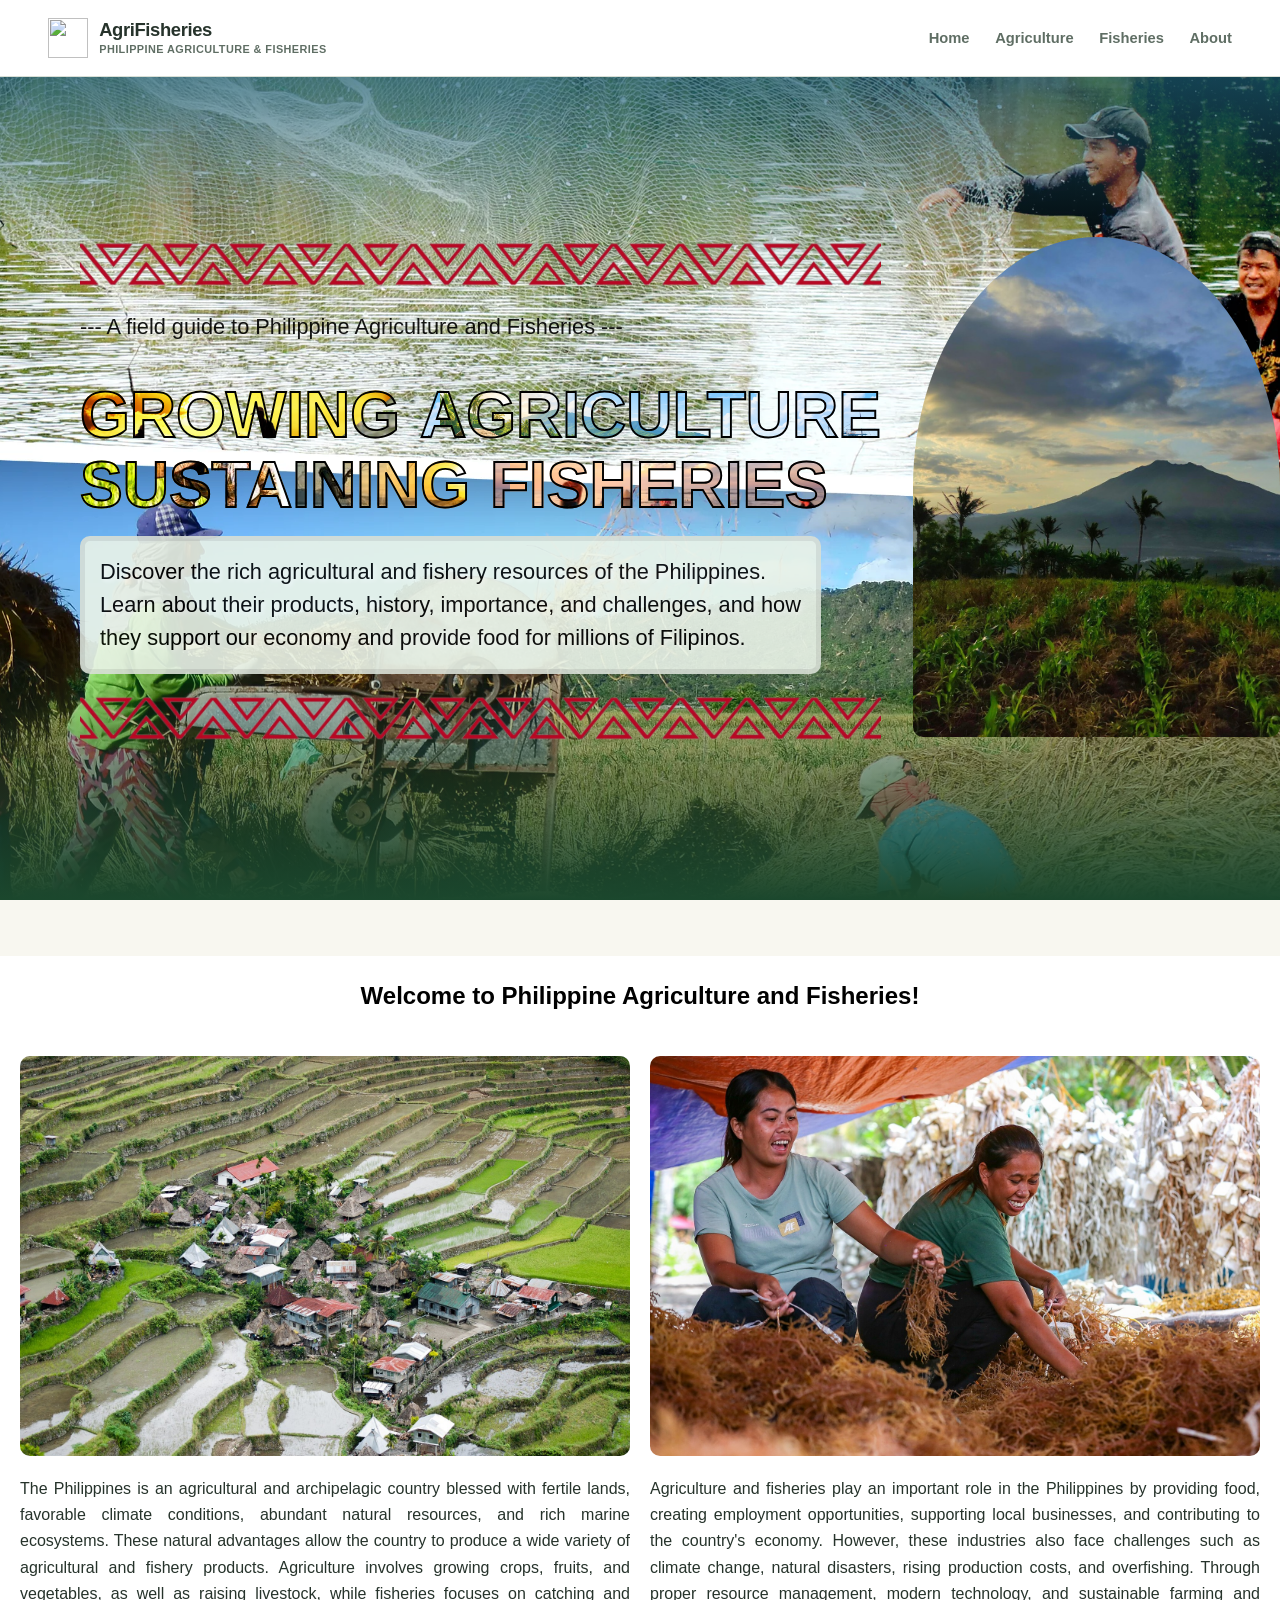
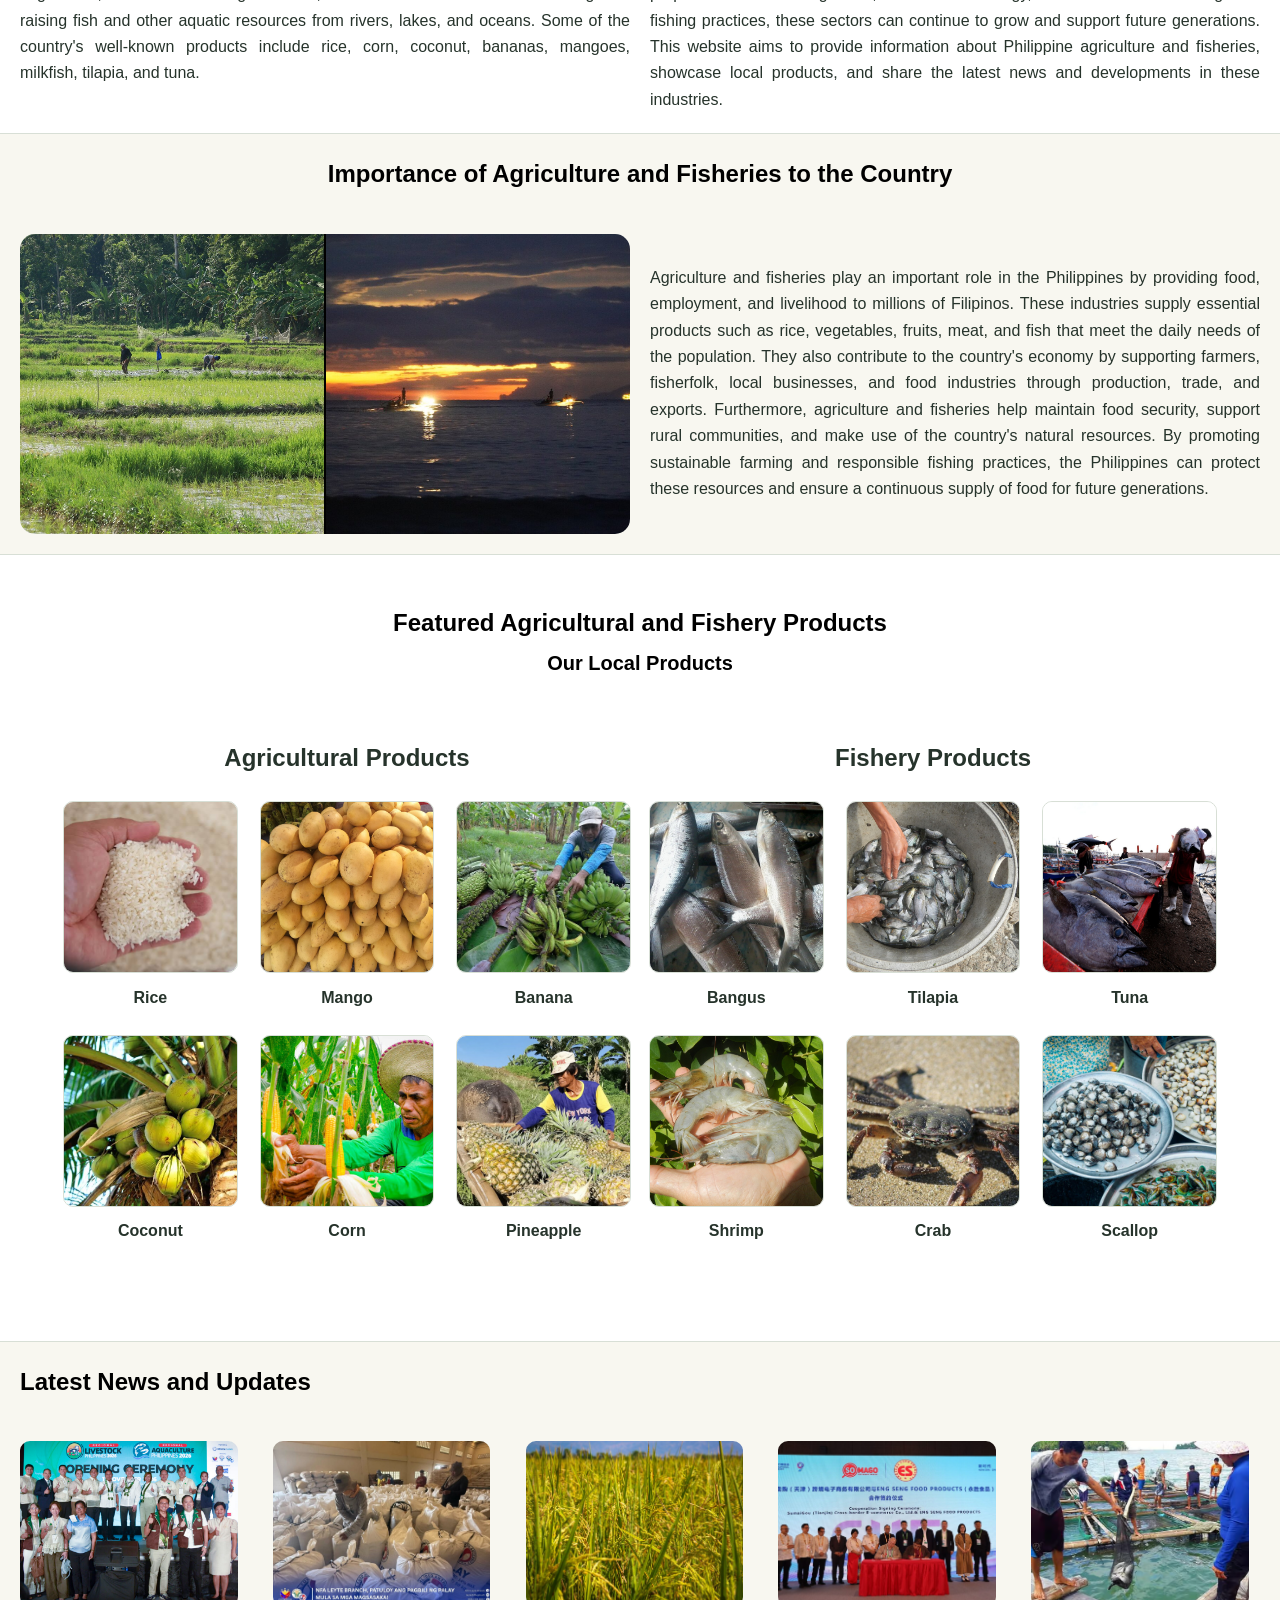
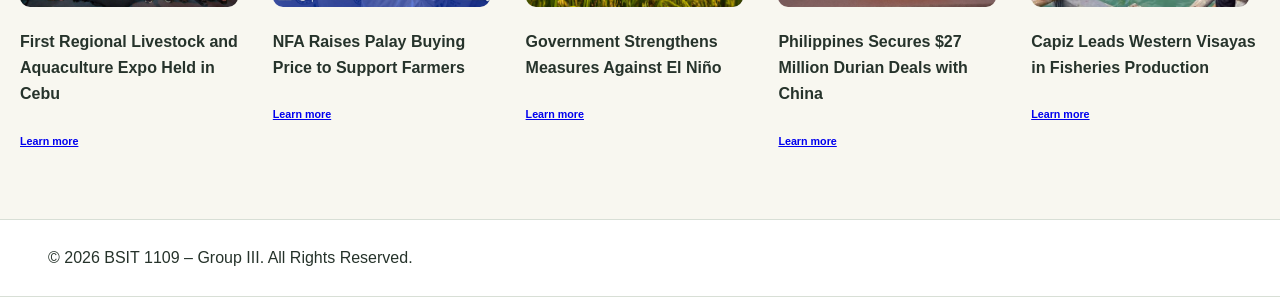
==== commit 6e25b464: "alt fixes" ====
--- a/index.html
+++ b/index.html
@@ -66,7 +66,7 @@
     <section class="split">
         <h1 class="intro">Welcome to Philippine Agriculture and Fisheries!</h1>
         <img src="./public/images/hillhouse.jpg" alt="Agriculture and Fisheries" class="reveal">
-        <img src="./public/images/market.jpg" alt="Foods" class="reveal">
+        <img src="./public/images/market.jpg" alt="Agriculture and Fisheries" class="reveal">
         <p>
             The Philippines is an agricultural and archipelagic country blessed with fertile lands, favorable climate conditions, abundant natural resources, and rich marine ecosystems. These natural advantages allow the country to produce a wide variety of agricultural and fishery products. Agriculture involves growing crops, fruits, and vegetables, as well as raising livestock, while fisheries focuses on catching and raising fish and other aquatic resources from rivers, lakes, and oceans. Some of the country's well-known products include rice, corn, coconut, bananas, mangoes, milkfish, tilapia, and tuna.
         </p>
@@ -118,7 +118,7 @@
                 </div>
 
                 <div class="productcard reveal">
-                    <img src="./public/images/pineapple.jpg" alt="Corn">
+                    <img src="./public/images/pineapple.jpg" alt="Pineapple">
                     <h4>Pineapple</h4>
                 </div>
             </div>
@@ -154,7 +154,7 @@
                 </div>
 
                 <div class="productcard reveal">
-                    <img src="./public/images/scallop.jpg" alt="Corn">
+                    <img src="./public/images/scallop.jpg" alt="Scallop">
                     <h4>Scallop</h4>
                 </div>
             </div>
@@ -206,11 +206,9 @@
     <footer class="site-footer">
         <div class="container">
             <nav class="site-nav" id="primary-navigation" aria-label="Primary navigation">
-                <a class="brand" href="index.html" aria-label="AgriFisheries home">
-                    <span>
-                        © 2026 BSIT 1109 – Group III. All Rights Reserved.
-                    </span>
-                </a>
+                <span>
+                    © 2026 BSIT 1109 – Group III. All Rights Reserved.
+                </span>
             </nav>
         </div>
     </footer>
--- a/public/style/style.css
+++ b/public/style/style.css
@@ -259,6 +259,11 @@
     min-height: 91vh;
     padding-bottom: clamp(3.3rem, 4.7vw, 4rem);
     gap: 2rem;
+    background:
+        linear-gradient(to top, transparent 70%, var(--blue-deep) 100%),
+        linear-gradient(to bottom, transparent 70%, var(--green-deep) 100%),
+        url("/public/images/homebg.webp") center / cover no-repeat;
+        background-attachment: fixed;
 }
 
 .split {
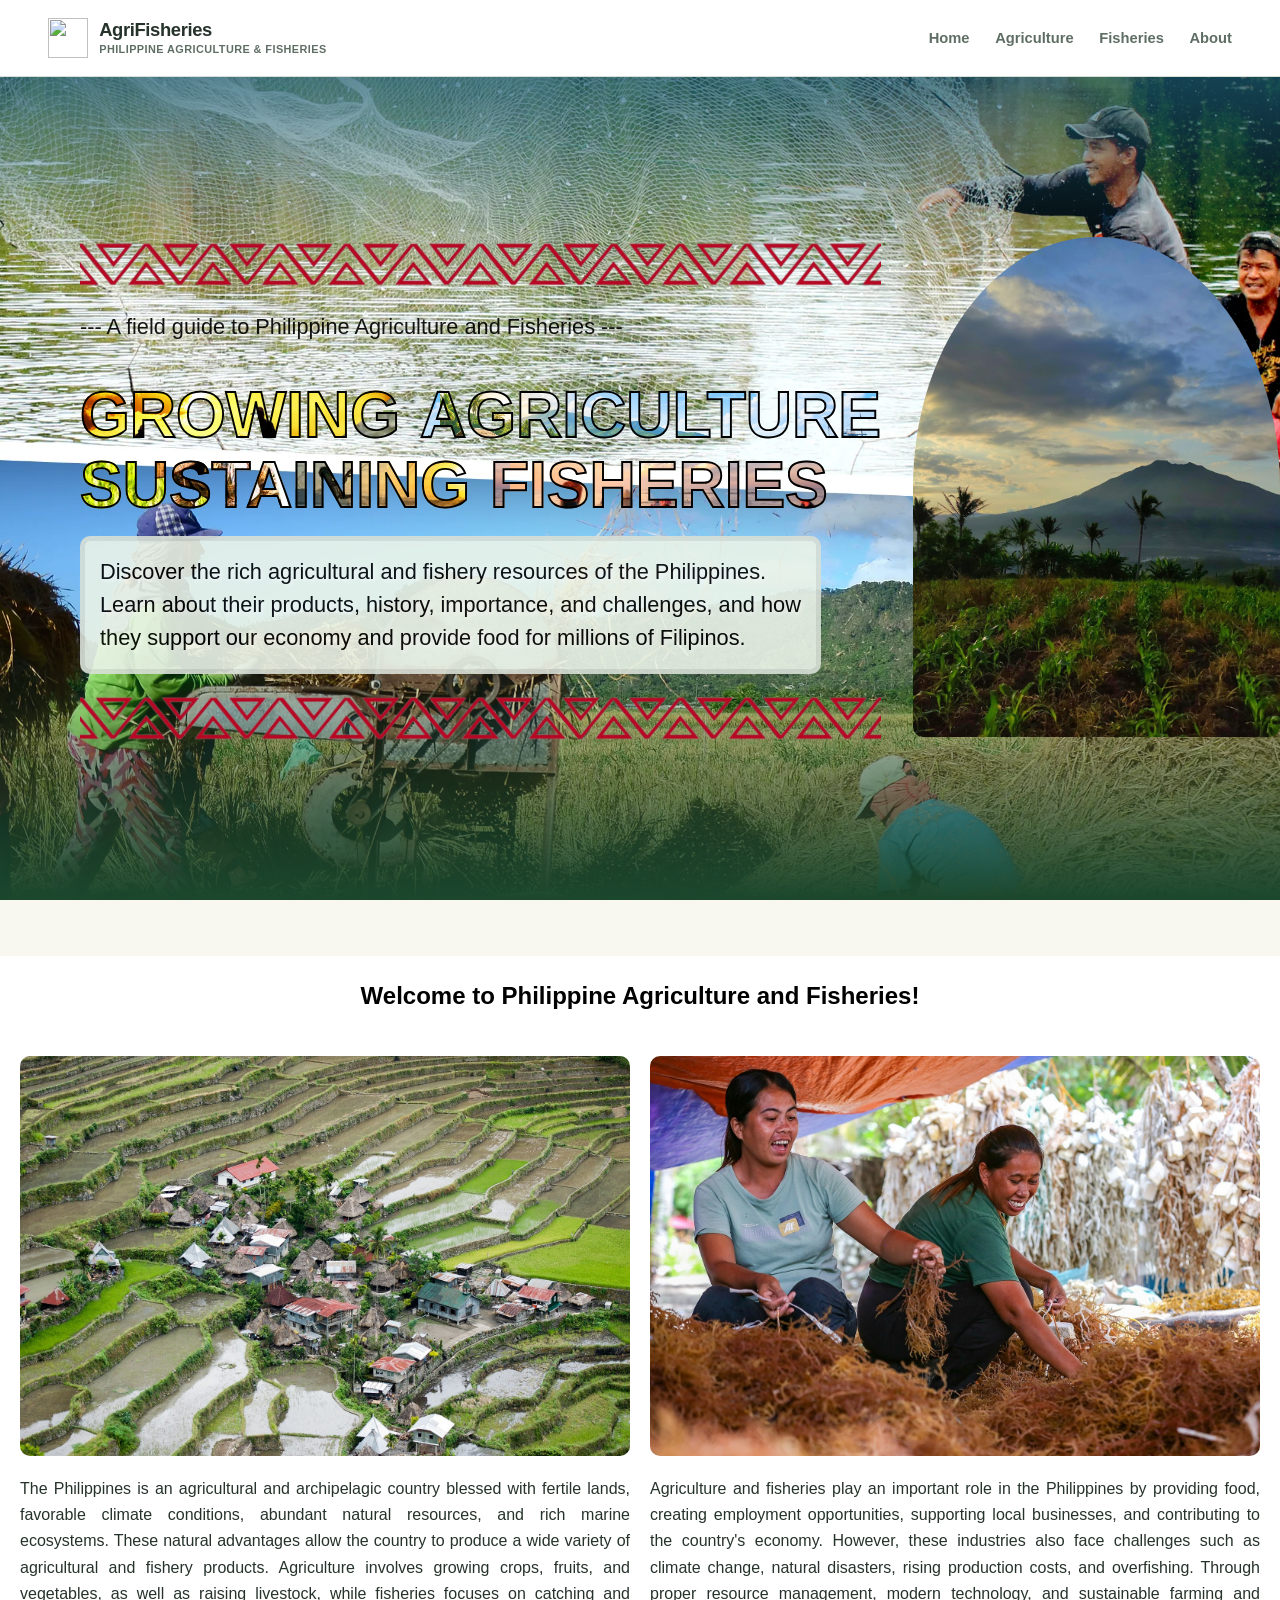
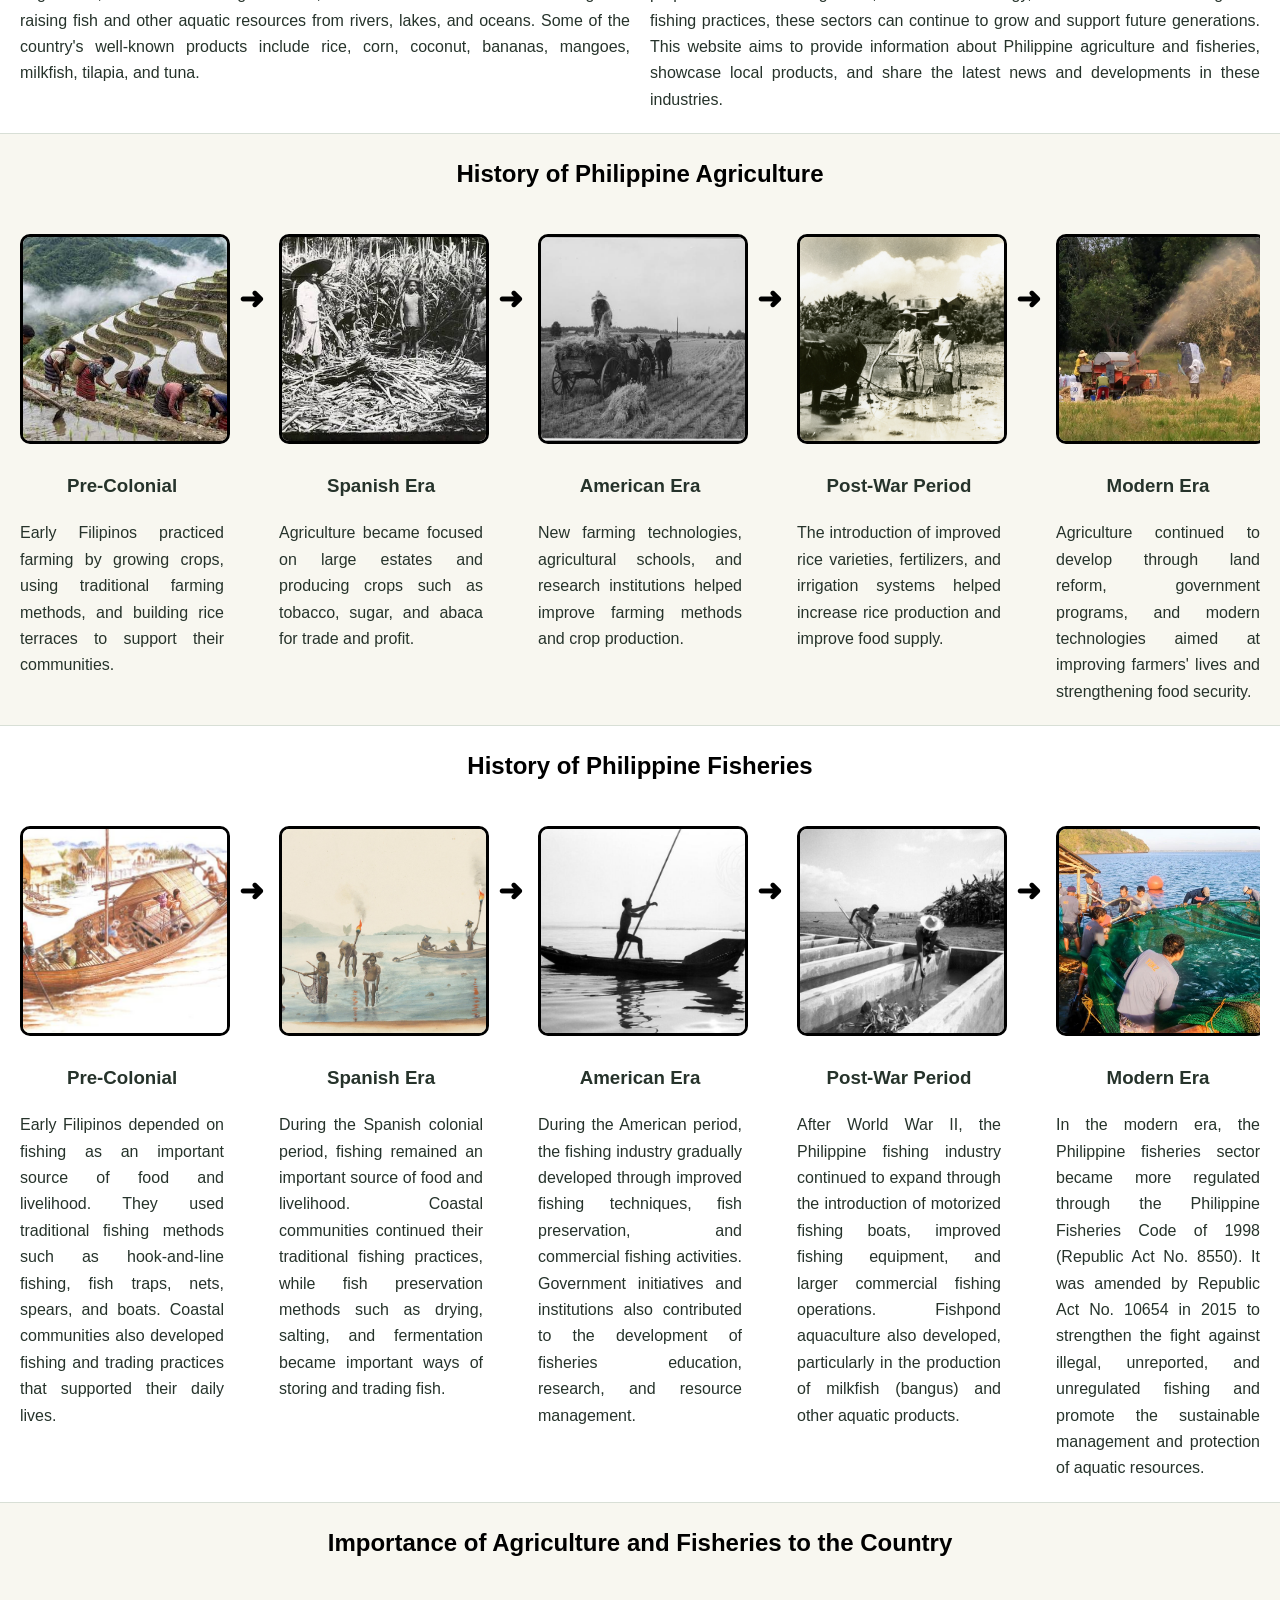
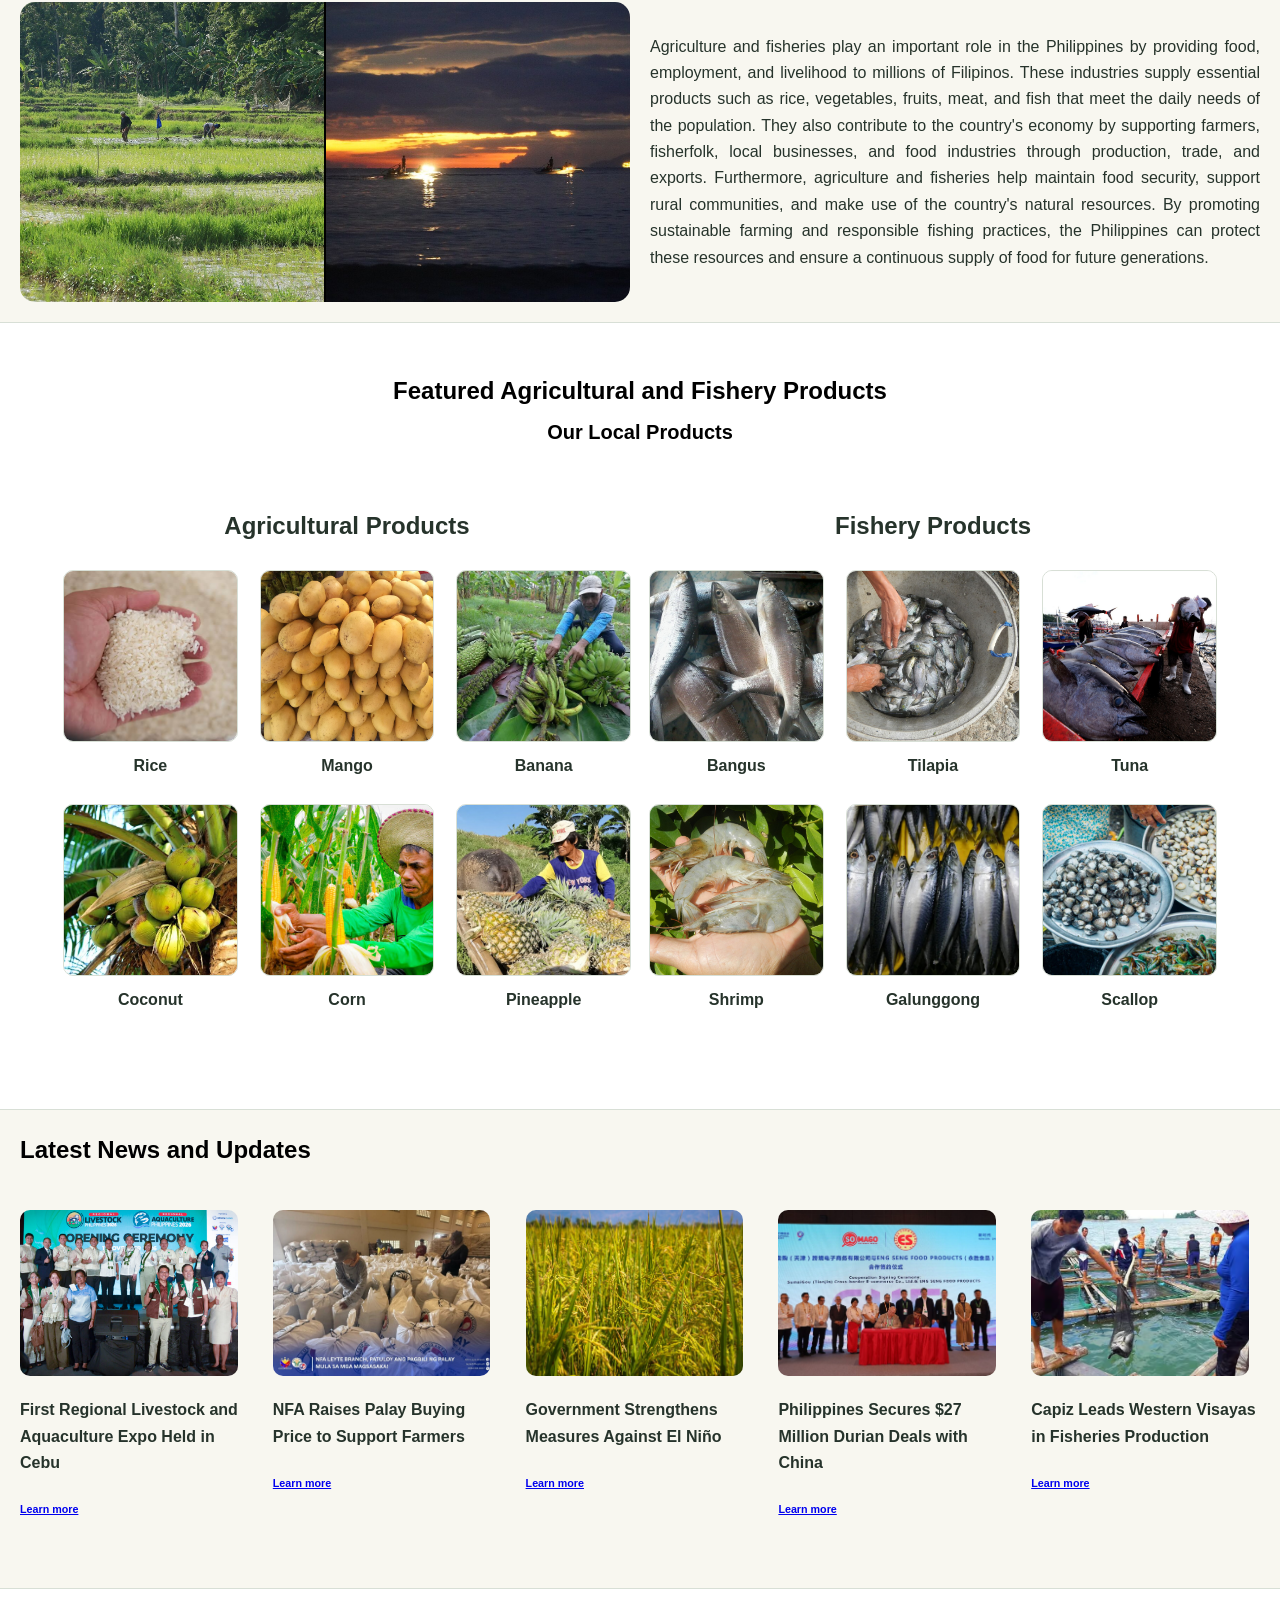
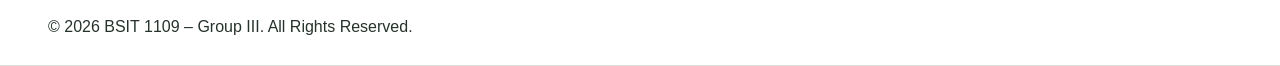
==== commit 521adecf: "fixed" ====
--- a/index.html
+++ b/index.html
@@ -65,8 +65,8 @@
     </main>
     <section class="split">
         <h1 class="intro">Welcome to Philippine Agriculture and Fisheries!</h1>
-        <img src="./public/images/hillhouse.jpg" alt="Agriculture and Fisheries" class="reveal">
-        <img src="./public/images/market.jpg" alt="Agriculture and Fisheries" class="reveal">
+        <img src="./public/images/hillhouse.jpg" alt="Agriculture and Fisheries">
+        <img src="./public/images/market.jpg" alt="Agriculture and Fisheries">
         <p>
             The Philippines is an agricultural and archipelagic country blessed with fertile lands, favorable climate conditions, abundant natural resources, and rich marine ecosystems. These natural advantages allow the country to produce a wide variety of agricultural and fishery products. Agriculture involves growing crops, fruits, and vegetables, as well as raising livestock, while fisheries focuses on catching and raising fish and other aquatic resources from rivers, lakes, and oceans. Some of the country's well-known products include rice, corn, coconut, bananas, mangoes, milkfish, tilapia, and tuna.
         </p>
@@ -74,86 +74,158 @@
             Agriculture and fisheries play an important role in the Philippines by providing food, creating employment opportunities, supporting local businesses, and contributing to the country's economy. However, these industries also face challenges such as climate change, natural disasters, rising production costs, and overfishing. Through proper resource management, modern technology, and sustainable farming and fishing practices, these sectors can continue to grow and support future generations. This website aims to provide information about Philippine agriculture and fisheries, showcase local products, and share the latest news and developments in these industries.
         </p>
     </section>
+    <section class="nosplit nowhite">
+        <h1 class="intro">History of Philippine Agriculture</h1>
+
+        <div class="history">
+            <div class="context">
+                <img src="./public/images/precolonial.jpeg" alt="Pre-Colonial">
+                <h3>Pre-Colonial</h3>
+                <p>Early Filipinos practiced farming by growing crops, using traditional farming methods, and building rice terraces to support their communities.</p>
+            </div>
+
+            <h1 class="arrow">➜</h1>
+
+            <div class="context">
+                <img src="./public/images/spanishEra.jpeg" alt="Spanish Era" >
+                <h3>Spanish Era</h3>
+                <p>Agriculture became focused on large estates and producing crops such as tobacco, sugar, and abaca for trade and profit.</p>
+            </div>
+
+            <h1 class="arrow">➜</h1>
+
+            <div class="context">
+                <img src="./public/images/americanEra.jpeg" alt="American Era">
+                <h3>American Era</h3>
+                <p>New farming technologies, agricultural schools, and research institutions helped improve farming methods and crop production.</p>
+            </div>
+
+            <h1 class="arrow">➜</h1>
+
+            <div class="context">
+                <img src="./public/images/postwar.jpg" alt="Post-War Period">
+                <h3>Post-War Period</h3>
+                <p>The introduction of improved rice varieties, fertilizers, and irrigation systems helped increase rice production and improve food supply.</p>
+            </div>
+
+            <h1 class="arrow">➜</h1>
+
+            <div class="context">
+                <img src="./public/images/modernEra.webp" alt="Modern Era">
+                <h3>Modern Era</h3>
+                <p>Agriculture continued to develop through land reform, government programs, and modern technologies aimed at improving farmers' lives and strengthening food security.</p>
+            </div>
+        </div>
+    </section>
+    <section class="nosplit white">
+        <h1 class="intro">History of Philippine Fisheries</h1>
+
+        <div class="history">
+            <div class="context">
+                <img src="./public/images/precolonialfish.jpeg" alt="Pre-Colonial">
+                <h3>Pre-Colonial</h3>
+                <p>Early Filipinos depended on fishing as an important source of food and livelihood. They used traditional fishing methods such as hook-and-line fishing, fish traps, nets, spears, and boats. Coastal communities also developed fishing and trading practices that supported their daily lives.</p>
+            </div>
+
+            <h1 class="arrow">➜</h1>
+
+            <div class="context">
+                <img src="./public/images/spanisherafish.jpeg" alt="Spanish Era">
+                <h3>Spanish Era</h3>
+                <p>During the Spanish colonial period, fishing remained an important source of food and livelihood. Coastal communities continued their traditional fishing practices, while fish preservation methods such as drying, salting, and fermentation became important ways of storing and trading fish.</p>
+            </div>
+
+            <h1 class="arrow">➜</h1>
+
+            <div class="context">
+                <img src="./public/images/americanErafish.jpeg" alt="American Era">
+                <h3>American Era</h3>
+                <p>During the American period, the fishing industry gradually developed through improved fishing techniques, fish preservation, and commercial fishing activities. Government initiatives and institutions also contributed to the development of fisheries education, research, and resource management.</p>
+            </div>
+
+            <h1 class="arrow">➜</h1>
+
+            <div class="context">
+                <img src="./public/images/postwarfish.jpeg" alt="Post-War Period">
+                <h3>Post-War Period</h3>
+                <p>After World War II, the Philippine fishing industry continued to expand through the introduction of motorized fishing boats, improved fishing equipment, and larger commercial fishing operations. Fishpond aquaculture also developed, particularly in the production of milkfish (bangus) and other aquatic products.</p>
+            </div>
+
+            <h1 class="arrow">➜</h1>
+
+            <div class="context">
+                <img src="./public/images/modernErafish.jpeg" alt="Modern Era">
+                <h3>Modern Era</h3>
+                <p>In the modern era, the Philippine fisheries sector became more regulated through the Philippine Fisheries Code of 1998 (Republic Act No. 8550). It was amended by Republic Act No. 10654 in 2015 to strengthen the fight against illegal, unreported, and unregulated fishing and promote the sustainable management and protection of aquatic resources.</p>
+            </div>
+        </div>
+    </section>
     <section class="nowhite split">
         <h1 class="intro">Importance of Agriculture and Fisheries to the Country</h1>
         <div class="merge">
-            <img src="./public/images/rice.jpg" alt="Agriculture" class="reveal">
-            <div class="divider reveal"></div>
-            <img src="./public/images/fishermen.jpg" alt="Fisheries" class="reveal">
+            <img src="./public/images/rice.jpg" alt="Agriculture">
+            <div class="divider"></div>
+            <img src="./public/images/fishermen.jpg" alt="Fisheries">
         </div>
         <p>
             Agriculture and fisheries play an important role in the Philippines by providing food, employment, and livelihood to millions of Filipinos. These industries supply essential products such as rice, vegetables, fruits, meat, and fish that meet the daily needs of the population. They also contribute to the country's economy by supporting farmers, fisherfolk, local businesses, and food industries through production, trade, and exports. Furthermore, agriculture and fisheries help maintain food security, support rural communities, and make use of the country's natural resources. By promoting sustainable farming and responsible fishing practices, the Philippines can protect these resources and ensure a continuous supply of food for future generations.
         </p>
     </section>
-    <section class="Product split">
+    <section class="white Product split">
         <h1 class="intro">Featured Agricultural and Fishery Products<br><small>Our Local Products</small></h1>
-
         <div class="agriproduct">
             <h2>Agricultural Products</h2>
-
             <div class="productcontain">
-                <div class="productcard reveal">
+                <div class="productcard">
                     <img src="./public/images/ricegrain.jpeg" alt="Rice">
                     <h4>Rice</h4>
                 </div>
-
-                <div class="productcard reveal">
+                <div class="productcard">
                     <img src="./public/images/mango.jpg" alt="Mango">
                     <h4>Mango</h4>
                 </div>
-
-                <div class="productcard reveal">
+                <div class="productcard">
                     <img src="./public/images/banana.avif" alt="Banana">
                     <h4>Banana</h4>
                 </div>
-
-                <div class="productcard reveal">
+                <div class="productcard">
                     <img src="./public/images/coconut.jpeg" alt="Coconut">
                     <h4>Coconut</h4>
                 </div>
-
-                <div class="productcard reveal">
+                <div class="productcard">
                     <img src="./public/images/corn.jpeg" alt="Corn">
                     <h4>Corn</h4>
                 </div>
-
-                <div class="productcard reveal">
+                <div class="productcard">
                     <img src="./public/images/pineapple.jpg" alt="Pineapple">
                     <h4>Pineapple</h4>
                 </div>
             </div>
         </div>
-
         <div class="agriproduct">
             <h2>Fishery Products</h2>
-
             <div class="productcontain">
-                <div class="productcard reveal">
+                <div class="productcard">
                     <img src="./public/images/bangus.jpg" alt="Bangus">
                     <h4>Bangus</h4>
                 </div>
-
-                <div class="productcard reveal">
+                <div class="productcard">
                     <img src="./public/images/tilapia.jpg" alt="Tilapia">
                     <h4>Tilapia</h4>
                 </div>
-
-                <div class="productcard reveal">
+                <div class="productcard">
                     <img src="./public/images/tuna.jpg" alt="Tuna">
                     <h4>Tuna</h4>
                 </div>
-
-                <div class="productcard reveal">
+                <div class="productcard">
                     <img src="./public/images/shrimp.jpg" alt="Shrimp">
                     <h4>Shrimp</h4>
                 </div>
-
-                <div class="productcard reveal">
-                    <img src="./public/images/crab.jpg" alt="Crab">
-                    <h4>Crab</h4>
-                </div>
-
-                <div class="productcard reveal">
+                <div class="productcard">
+                    <img src="./public/images/galunggong.jpeg" alt="Galunggong">
+                    <h4>Galunggong</h4>
+                </div>
+                <div class="productcard">
                     <img src="./public/images/scallop.jpg" alt="Scallop">
                     <h4>Scallop</h4>
                 </div>
@@ -164,35 +236,35 @@
         <h1>Latest News and Updates</h1>
         <div class="Newscontain">
             <div class="News">
-                <img src="./public/images/new1.jpg" alt="News1" class="productcard reveal">
+                <img src="./public/images/new1.jpg" alt="News1" class="productcard">
                 <h4>First Regional Livestock and Aquaculture Expo Held in Cebu</h4>
                 <a href="https://www.da.gov.ph/first-regional-livestock-and-aquaculture-philippines-expo-goes-to-cebu/?utm_source=chatgpt.com">
                 <h6>Learn more</h6>
                 </a>
             </div>
             <div class="News">
-                <img src="./public/images/new2.jpg" alt="News2" class="productcard reveal">
+                <img src="./public/images/new2.jpg" alt="News2" class="productcard">
                 <h4>NFA Raises Palay Buying Price to Support Farmers</h4>
                 <a href="https://www.da.gov.ph/nfa-raises-palay-buying-price-doubles-farmers-sales-limit/?utm_source=chatgpt.com">
                 <h6>Learn more</h6>
                 </a>
             </div>
             <div class="News">
-                <img src="./public/images/new3.jpg" alt="News3" class="productcard reveal">
+                <img src="./public/images/new3.jpg" alt="News3" class="productcard">
                 <h4>Government Strengthens Measures Against El Niño</h4>
                 <a href="https://www.da.gov.ph/da-strengthens-rice-production-safeguards-ahead-of-intensifying-el-nino/?utm_source=chatgpt.com">
                 <h6>Learn more</h6>
                 </a>
             </div>
             <div class="News">
-                <img src="./public/images/new4.jpg" alt="News4" class="productcard reveal">
+                <img src="./public/images/new4.jpg" alt="News4" class="productcard">
                 <h4>Philippines Secures $27 Million Durian Deals with China</h4>
                 <a href="https://www.da.gov.ph/philippines-seals-usd27m-durian-deals-with-chinese-buyer/?utm_source=chatgpt.com">
                 <h6>Learn more</h6>
                 </a>
             </div>
             <div class="News">
-                <img src="./public/images/news5.avif" alt="News5" class="productcard reveal">
+                <img src="./public/images/news5.avif" alt="News5" class="productcard">
                 <h4>Capiz Leads Western Visayas in Fisheries Production</h4>
                 <a href="https://tribune.net.ph/2026/11/14/capiz-tops-western-visayas-fisheries-output?utm_source=chatgpt.com">
                 <h6>Learn more</h6>
@@ -200,9 +272,6 @@
             </div>
         </div>
     </section>
-
-
-
     <footer class="site-footer">
         <div class="container">
             <nav class="site-nav" id="primary-navigation" aria-label="Primary navigation">
@@ -212,6 +281,5 @@
             </nav>
         </div>
     </footer>
-    <script src="./public/script/script.js"></script>
 </body>
 </html>
--- a/public/style/style.css
+++ b/public/style/style.css
@@ -317,17 +317,6 @@
     align-items: center;
 }
 
-.reveal {
-    opacity: 0;
-    transform: translateY(50px);
-    transition: opacity 0.8s ease, transform 0.8s ease;
-}
-
-.reveal.active {
-    opacity: 1;
-    transform: translateY(0);
-}
-
 section .close {
     margin: 0%;
 }
@@ -435,6 +424,41 @@
     transform: scale(1.1);
 }
 
+section .history {
+    display: flex;
+    align-items: flex-start;
+    justify-content: center;
+    gap: 15px;
+    width: 100%;
+    overflow: hidden;
+}
+.context {
+    flex: 1;
+    min-width: 0;
+    text-align: center;
+}
+
+.context img {
+    width: 100%;
+    height: auto;
+    aspect-ratio: 1 / 1;
+    object-fit: cover;
+    border: 3px solid black;
+    border-radius: 10px;
+}
+
+.context p {
+    margin-top: 15px;
+    text-align: justify;
+}
+
+.arrow {
+    margin-top: 40px;
+    font-size: 30px;
+    flex-shrink: 0;
+}
+
+
 @media (max-width: 900px) {
     .productcontain {
         grid-template-columns: repeat(3, minmax(0, 1fr));
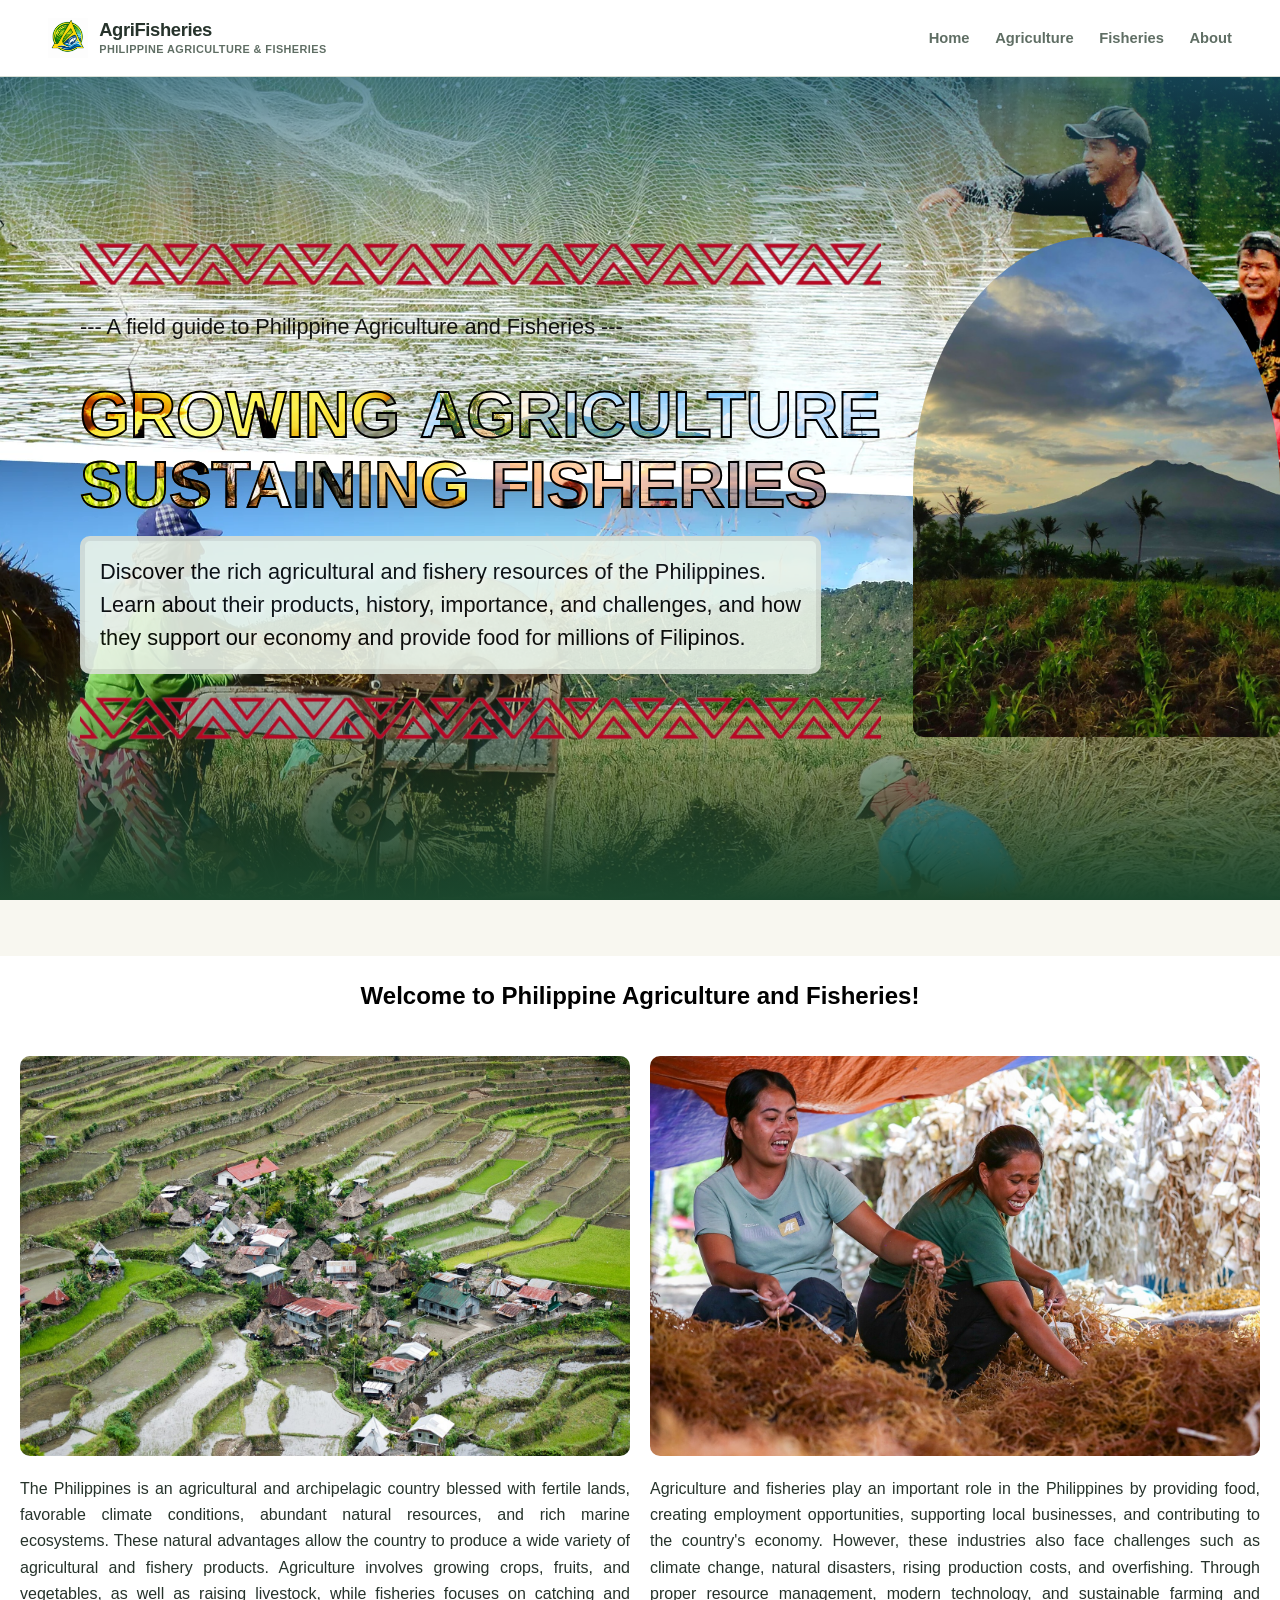
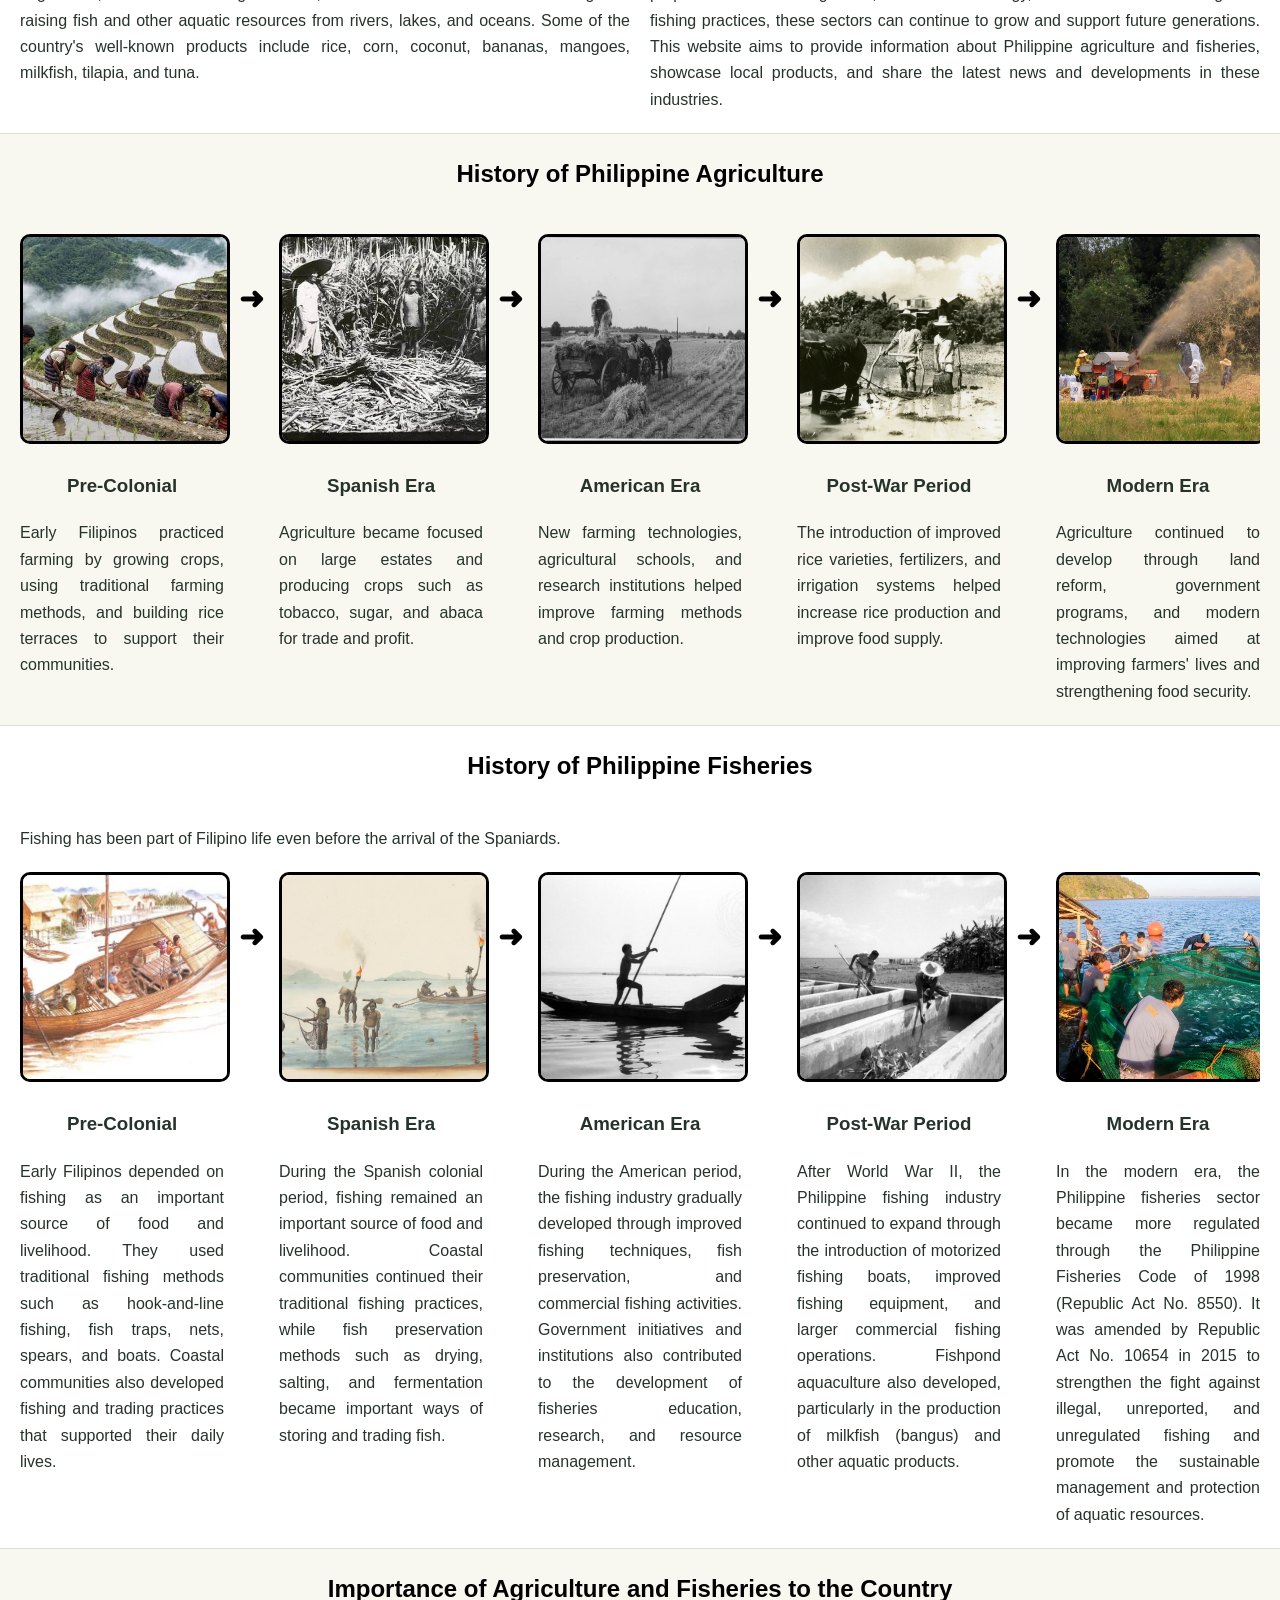
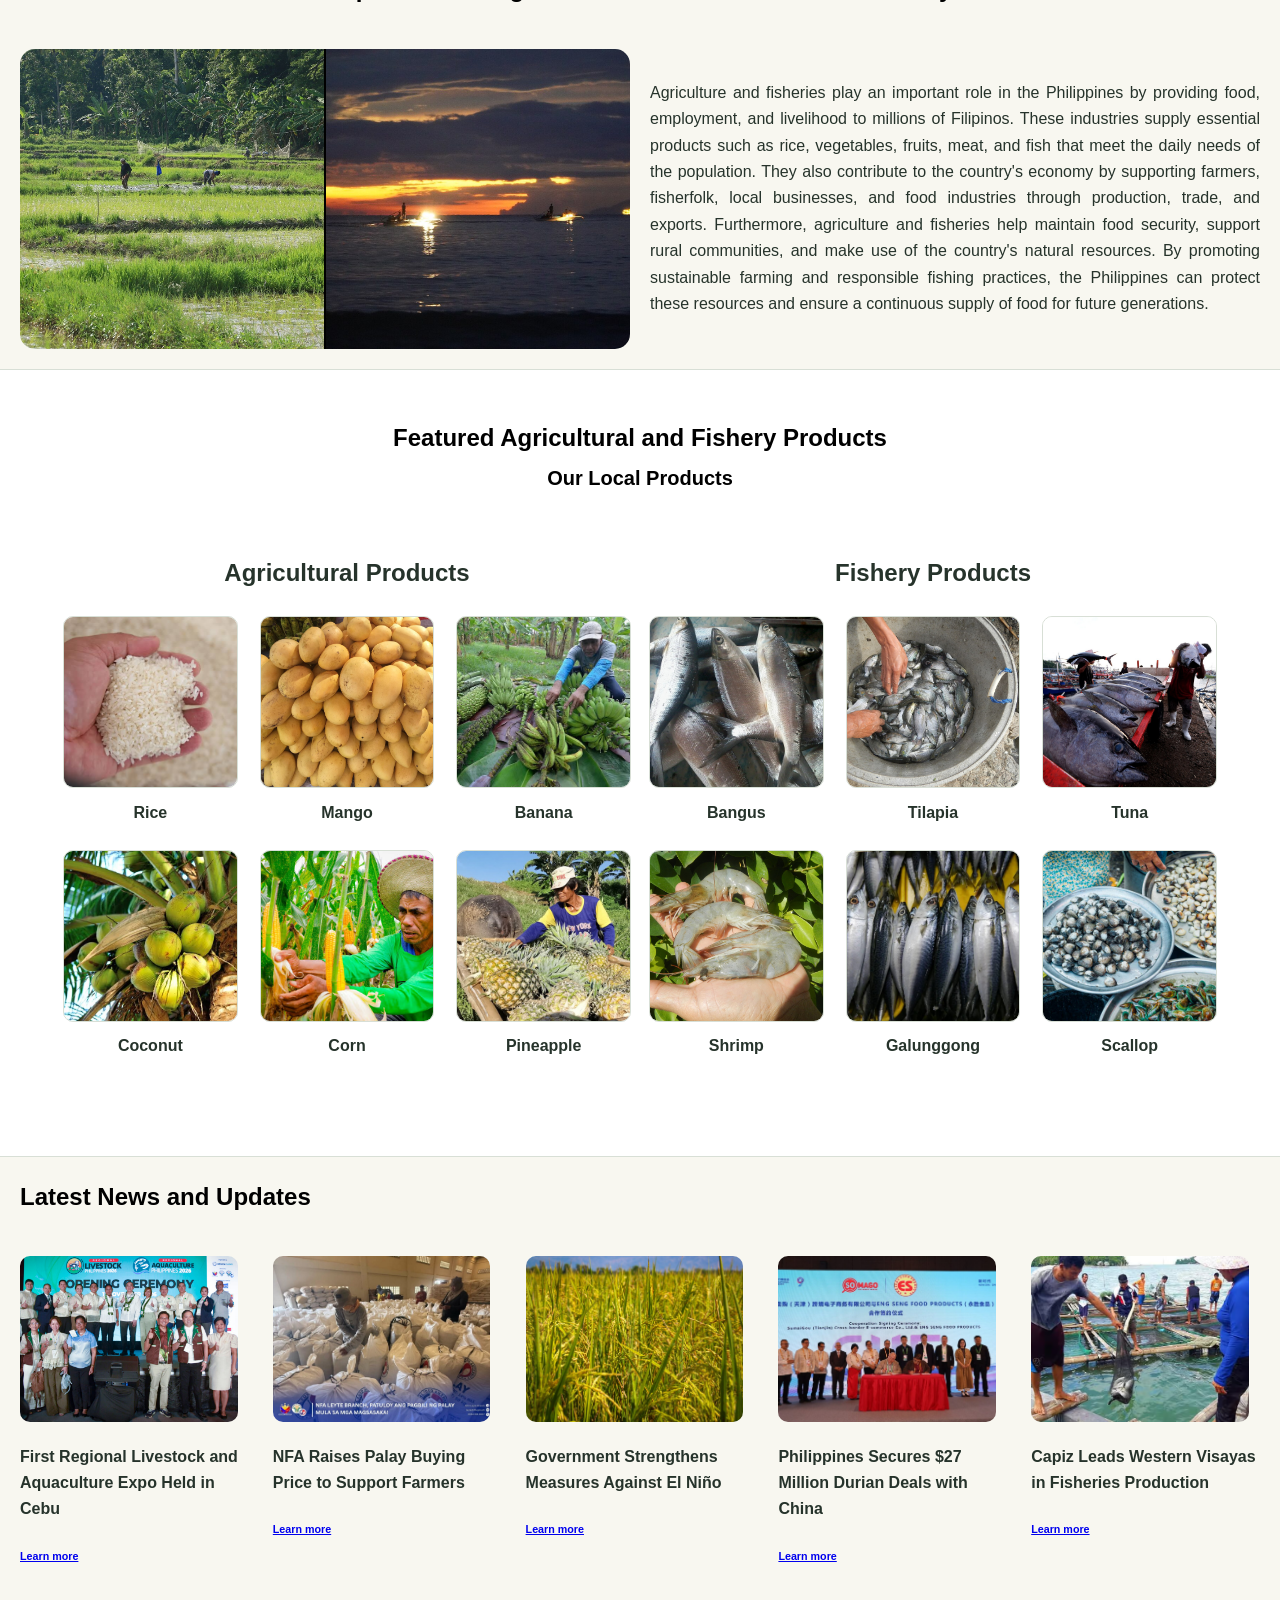
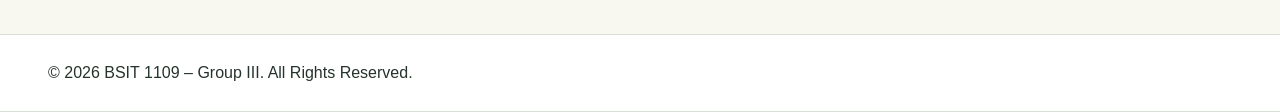
==== commit 6169716d: "add ref, and challenges" ====
--- a/index.html
+++ b/index.html
@@ -5,20 +5,18 @@
     <meta name="viewport" content="width=device-width, initial-scale=1.0">
     <title>Agriculture and Fisheries</title>
     <link rel="stylesheet" href="./public/style/style.css">
-    <link rel="icon" href="./public/photos/Logo.png" type="image/png">
-
+    <link rel="icon" href="./public/images/Logo.png" type="image/png">
 </head>
 <body>
     <header class="site-header">
         <div class="container">
             <a class="brand" href="index.html" aria-label="AgriFisheries home">
-                <img class="brand-mark" src="./public/photos/Logo.png" alt="" width="40" height="40">
+                <img class="brand-mark" src="./public/images/Logo.png" alt="" width="40" height="40">
                 <span>
                   <span class="brand-name">AgriFisheries</span>
                   <span class="brand-subtitle">Philippine Agriculture & Fisheries</span>
                 </span>
             </a>
-
             <nav class="site-nav" id="primary-navigation" aria-label="Primary navigation">
                 <ul class="nav-list">
                     <li><a class="nav-link" href="index.html" aria-current="page">Home</a></li>
@@ -29,7 +27,6 @@
             </nav>
         </div>
     </header> 
-
     <main>
         <div class="title">
             <div class="top-border"></div>
@@ -76,40 +73,31 @@
     </section>
     <section class="nosplit nowhite">
         <h1 class="intro">History of Philippine Agriculture</h1>
-
         <div class="history">
             <div class="context">
                 <img src="./public/images/precolonial.jpeg" alt="Pre-Colonial">
                 <h3>Pre-Colonial</h3>
                 <p>Early Filipinos practiced farming by growing crops, using traditional farming methods, and building rice terraces to support their communities.</p>
             </div>
-
-            <h1 class="arrow">➜</h1>
-
+            <h1 class="arrow">➜</h1>
             <div class="context">
                 <img src="./public/images/spanishEra.jpeg" alt="Spanish Era" >
                 <h3>Spanish Era</h3>
                 <p>Agriculture became focused on large estates and producing crops such as tobacco, sugar, and abaca for trade and profit.</p>
             </div>
-
-            <h1 class="arrow">➜</h1>
-
+            <h1 class="arrow">➜</h1>
             <div class="context">
                 <img src="./public/images/americanEra.jpeg" alt="American Era">
                 <h3>American Era</h3>
                 <p>New farming technologies, agricultural schools, and research institutions helped improve farming methods and crop production.</p>
             </div>
-
-            <h1 class="arrow">➜</h1>
-
+            <h1 class="arrow">➜</h1>
             <div class="context">
                 <img src="./public/images/postwar.jpg" alt="Post-War Period">
                 <h3>Post-War Period</h3>
                 <p>The introduction of improved rice varieties, fertilizers, and irrigation systems helped increase rice production and improve food supply.</p>
             </div>
-
-            <h1 class="arrow">➜</h1>
-
+            <h1 class="arrow">➜</h1>
             <div class="context">
                 <img src="./public/images/modernEra.webp" alt="Modern Era">
                 <h3>Modern Era</h3>
@@ -119,40 +107,32 @@
     </section>
     <section class="nosplit white">
         <h1 class="intro">History of Philippine Fisheries</h1>
-
+        <p>Fishing has been part of Filipino life even before the arrival of the Spaniards.</p>
         <div class="history">
             <div class="context">
                 <img src="./public/images/precolonialfish.jpeg" alt="Pre-Colonial">
                 <h3>Pre-Colonial</h3>
                 <p>Early Filipinos depended on fishing as an important source of food and livelihood. They used traditional fishing methods such as hook-and-line fishing, fish traps, nets, spears, and boats. Coastal communities also developed fishing and trading practices that supported their daily lives.</p>
             </div>
-
-            <h1 class="arrow">➜</h1>
-
+            <h1 class="arrow">➜</h1>
             <div class="context">
                 <img src="./public/images/spanisherafish.jpeg" alt="Spanish Era">
                 <h3>Spanish Era</h3>
                 <p>During the Spanish colonial period, fishing remained an important source of food and livelihood. Coastal communities continued their traditional fishing practices, while fish preservation methods such as drying, salting, and fermentation became important ways of storing and trading fish.</p>
             </div>
-
-            <h1 class="arrow">➜</h1>
-
+            <h1 class="arrow">➜</h1>
             <div class="context">
                 <img src="./public/images/americanErafish.jpeg" alt="American Era">
                 <h3>American Era</h3>
                 <p>During the American period, the fishing industry gradually developed through improved fishing techniques, fish preservation, and commercial fishing activities. Government initiatives and institutions also contributed to the development of fisheries education, research, and resource management.</p>
             </div>
-
-            <h1 class="arrow">➜</h1>
-
+            <h1 class="arrow">➜</h1>
             <div class="context">
                 <img src="./public/images/postwarfish.jpeg" alt="Post-War Period">
                 <h3>Post-War Period</h3>
                 <p>After World War II, the Philippine fishing industry continued to expand through the introduction of motorized fishing boats, improved fishing equipment, and larger commercial fishing operations. Fishpond aquaculture also developed, particularly in the production of milkfish (bangus) and other aquatic products.</p>
             </div>
-
-            <h1 class="arrow">➜</h1>
-
+            <h1 class="arrow">➜</h1>
             <div class="context">
                 <img src="./public/images/modernErafish.jpeg" alt="Modern Era">
                 <h3>Modern Era</h3>
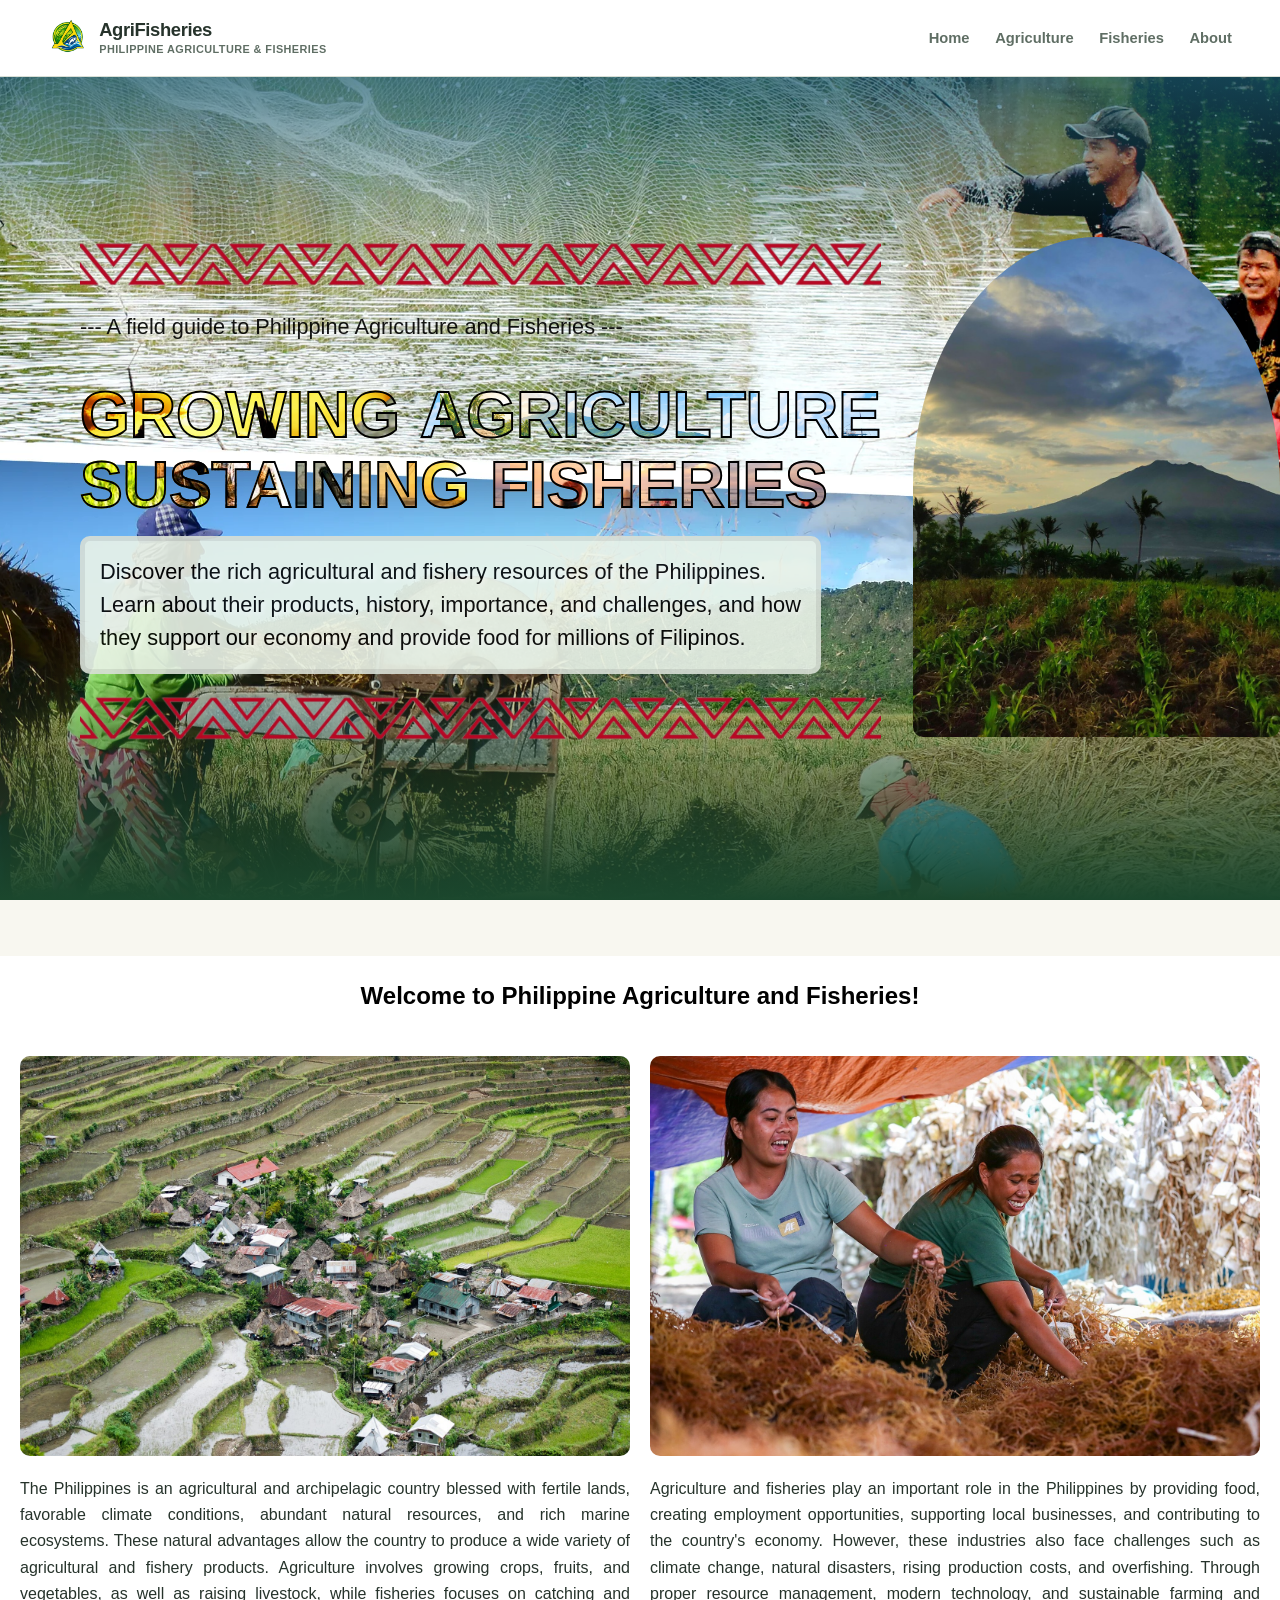
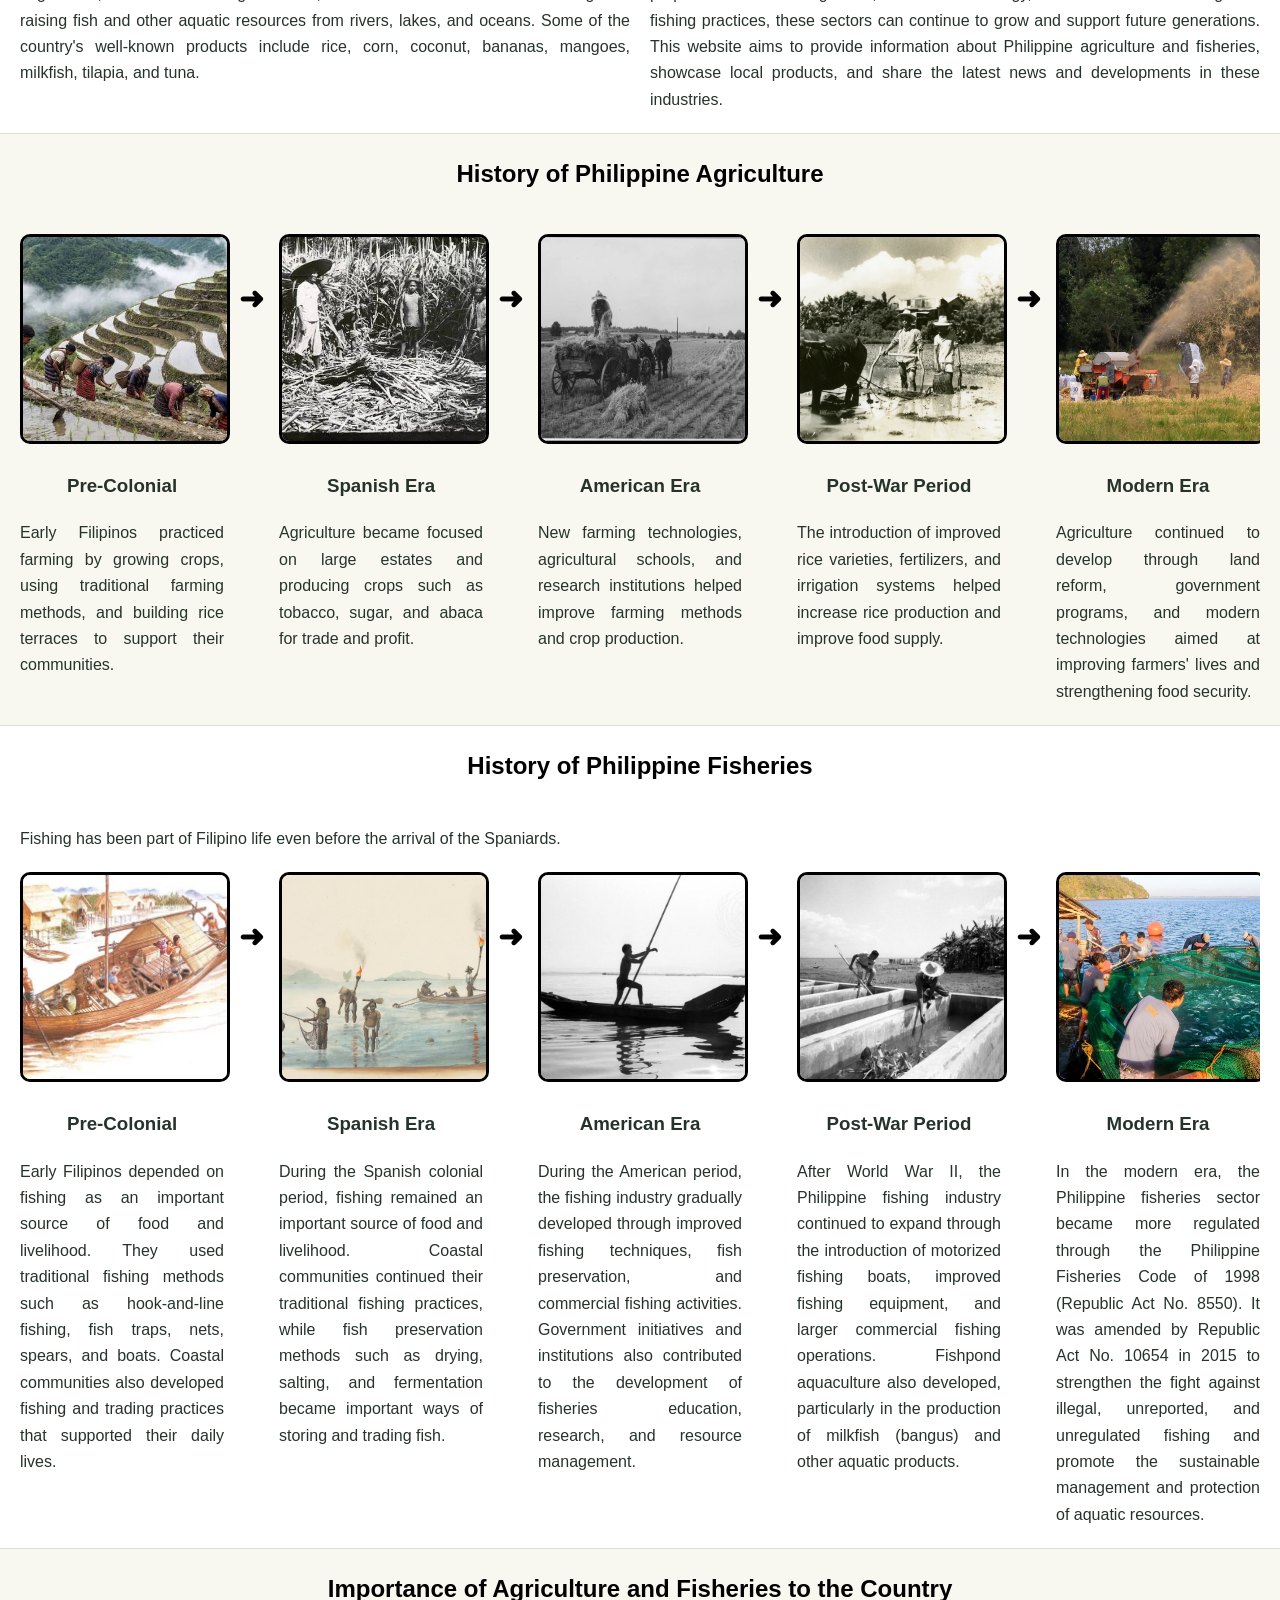
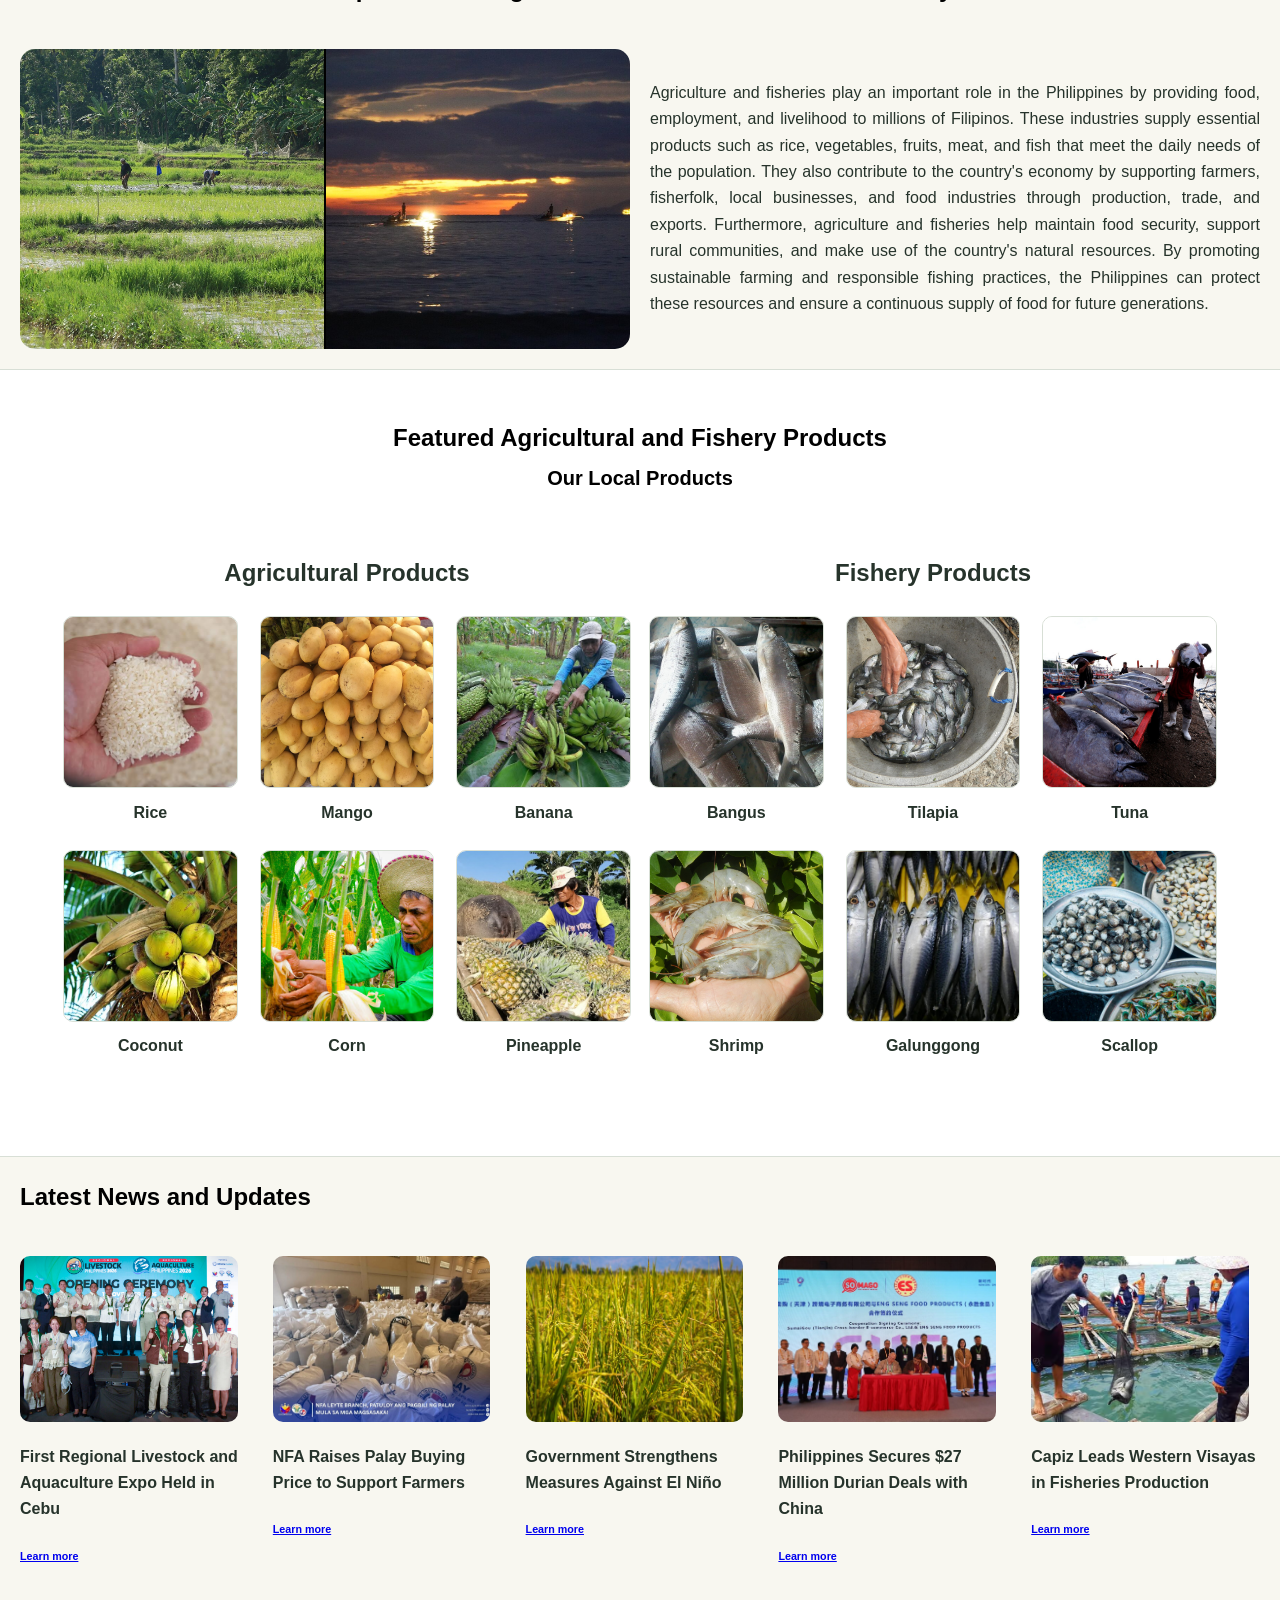
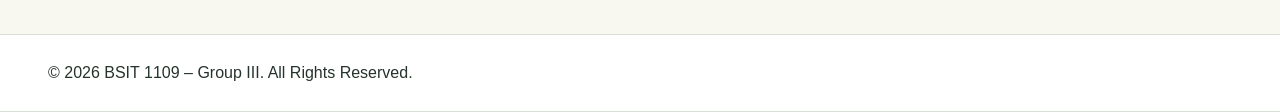
==== commit e09fbd00: "fixes" ====
--- a/index.html
+++ b/index.html
@@ -142,10 +142,13 @@
     </section>
     <section class="nowhite split">
         <h1 class="intro">Importance of Agriculture and Fisheries to the Country</h1>
-        <div class="merge">
-            <img src="./public/images/rice.jpg" alt="Agriculture">
-            <div class="divider"></div>
-            <img src="./public/images/fishermen.jpg" alt="Fisheries">
+        <div class="hid2">
+            <div class="merge">
+                <img src="./public/images/rice.jpg" alt="Agriculture">
+                <div class="divider"></div>
+                <img src="./public/images/fishermen.jpg" alt="Fisheries">
+            </div>
+            <img src="./public/images/inside2.jpg" alt="Fisheries" class="hiddengap">
         </div>
         <p>
             Agriculture and fisheries play an important role in the Philippines by providing food, employment, and livelihood to millions of Filipinos. These industries supply essential products such as rice, vegetables, fruits, meat, and fish that meet the daily needs of the population. They also contribute to the country's economy by supporting farmers, fisherfolk, local businesses, and food industries through production, trade, and exports. Furthermore, agriculture and fisheries help maintain food security, support rural communities, and make use of the country's natural resources. By promoting sustainable farming and responsible fishing practices, the Philippines can protect these resources and ensure a continuous supply of food for future generations.
--- a/public/style/style.css
+++ b/public/style/style.css
@@ -416,13 +416,6 @@
     height: clamp(90px, 13vw, 180px);
 }
 
-section img {
-    transition: transform 0.3s ease;
-}
-
-section img:hover {
-    transform: scale(1.1);
-}
 
 section .history {
     display: flex;
@@ -458,6 +451,10 @@
     flex-shrink: 0;
 }
 
+.hid2 img:nth-child(2){
+    display: none;
+}
+
 
 @media (max-width: 900px) {
     .productcontain {
@@ -472,6 +469,22 @@
         display: flex;
         flex-direction: column;
     }
+
+    .hid2 img:nth-child(2){
+        display: block;
+    }
+    .hid2 img{
+        height: 250px;
+    }
+    .hiddengap{
+        padding-top: 5px;
+    }
+    .merge,
+    .divider {
+        height: 250px;
+    }
+
+
 }
 
 @media (max-width: 500px) {
@@ -488,3 +501,10 @@
         height: 150px;
     }
 }
+
+section img:hover,
+.nav-list li:hover{
+    transform: scale(1.05);
+    transition: var(--transition);
+}
+
